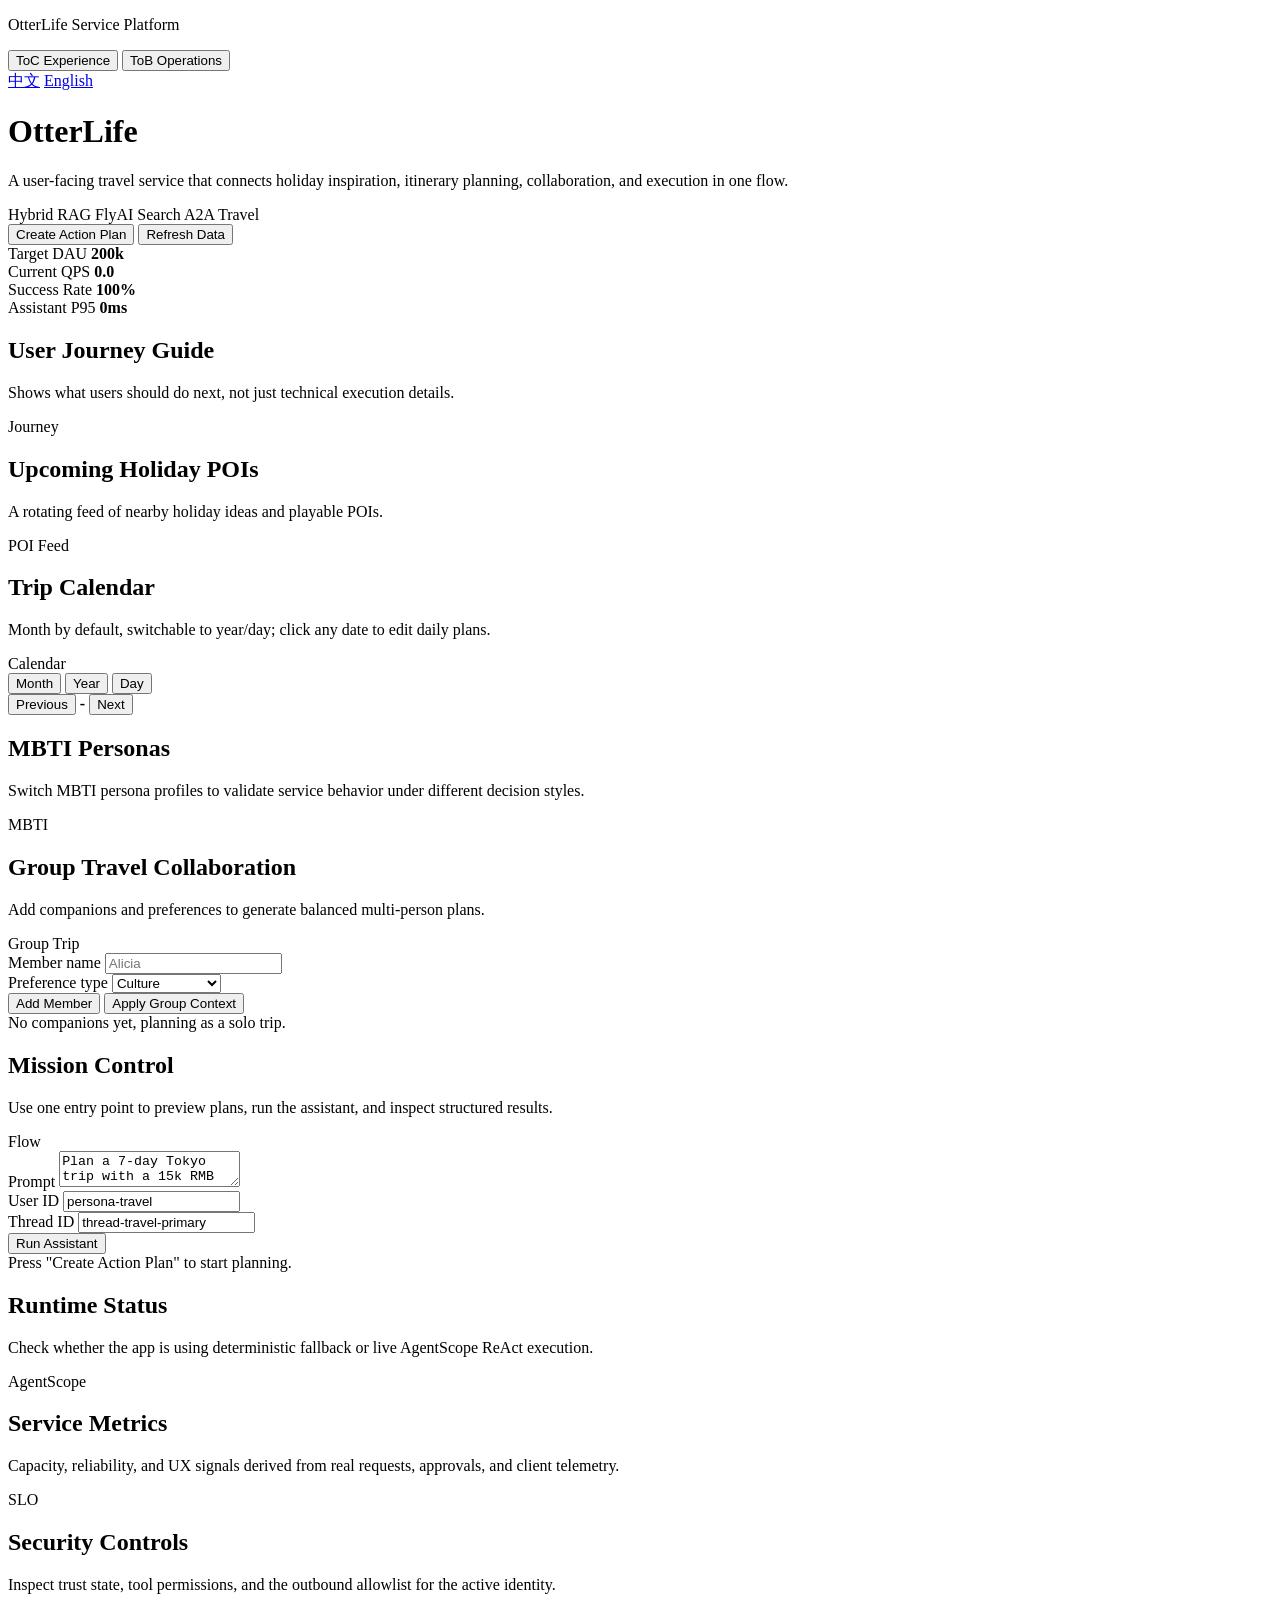
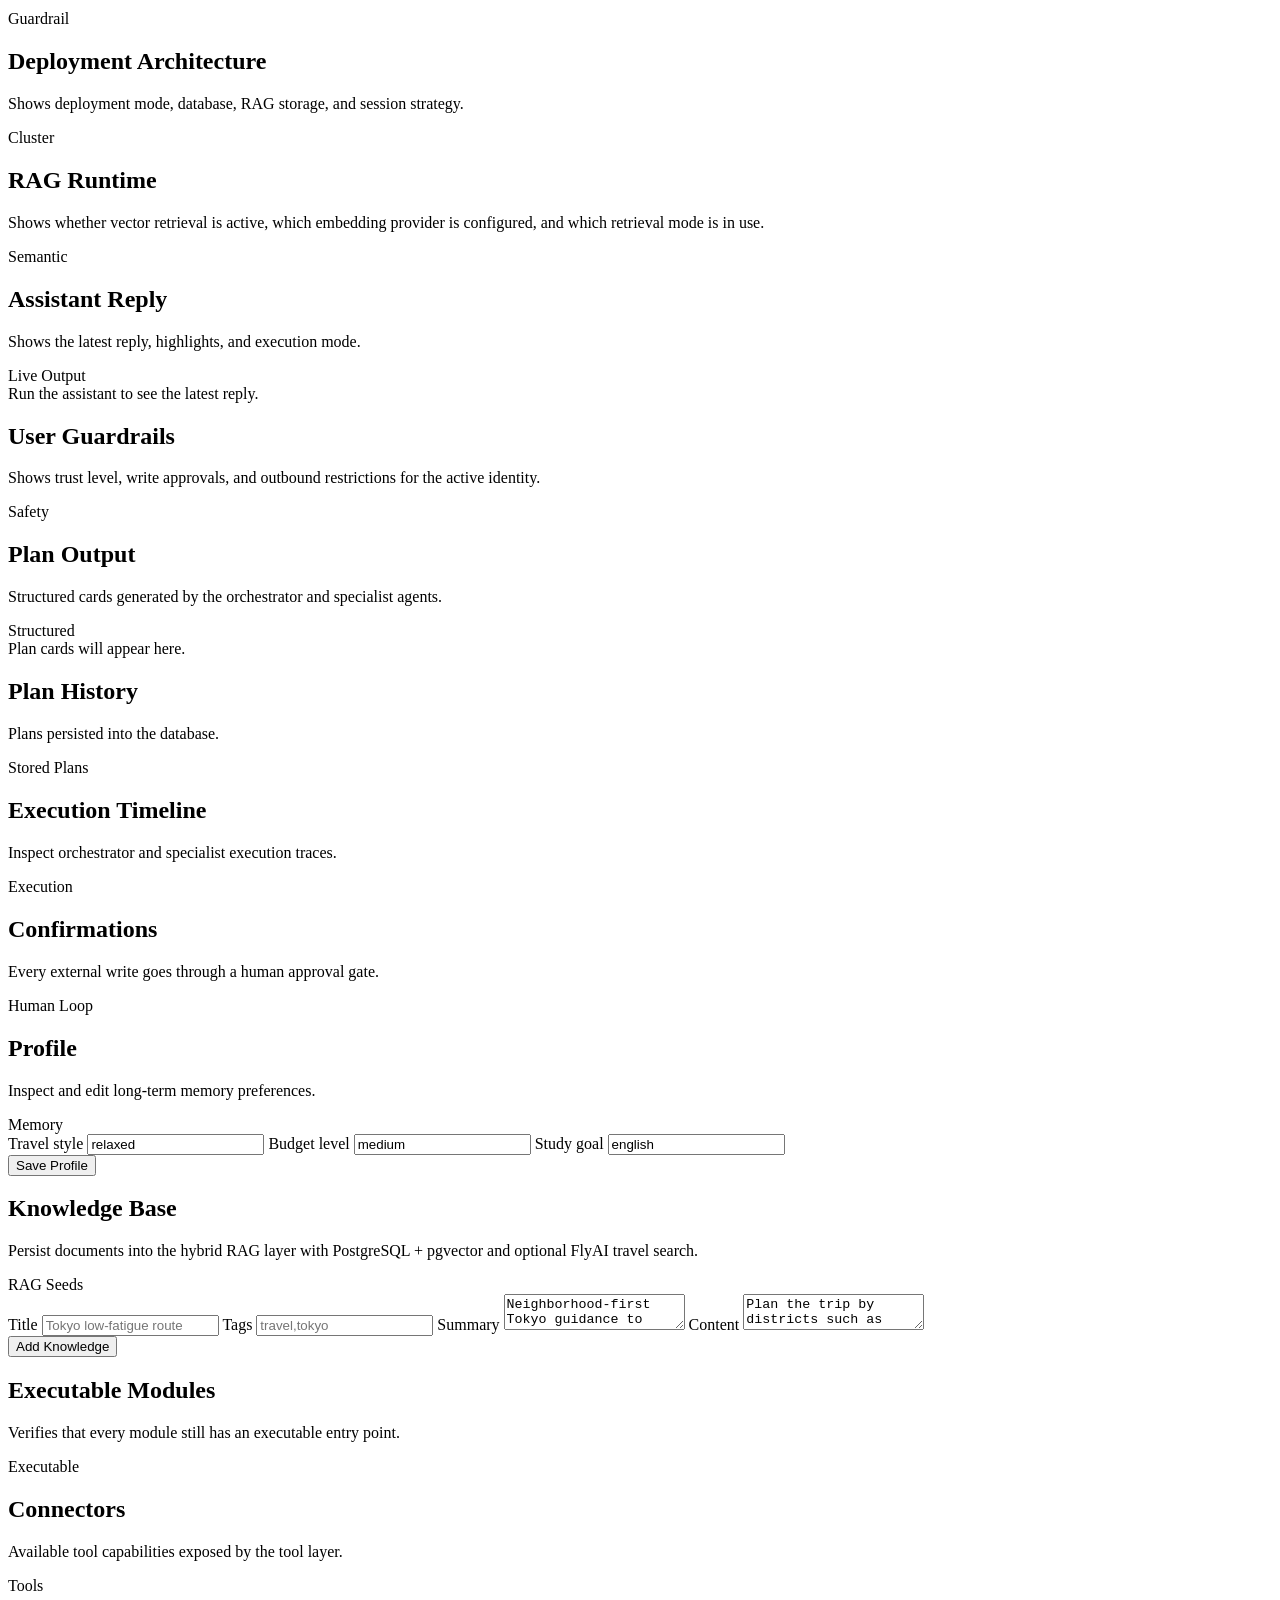
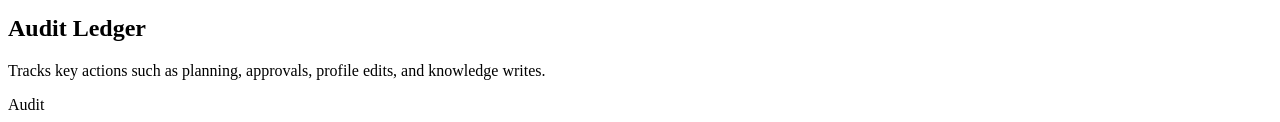
==== life-os-web/src/main/resources/static/en/index.html @ 29289ce7 "feat: redesign user journey with holiday feed calendar and group travel" ====
<!DOCTYPE html>
<html lang="en">
<head>
    <meta charset="UTF-8">
    <meta name="viewport" content="width=device-width, initial-scale=1.0">
    <title>OtterLife</title>
    <link rel="icon" type="image/svg+xml" href="/favicon.svg">
    <link rel="stylesheet" href="/styles.css?v=20260404a">
</head>
<body data-default-locale="en-US" data-surface="toc">
<div class="page-shell">
    <div class="ambient ambient-a" aria-hidden="true"></div>
    <div class="ambient ambient-b" aria-hidden="true"></div>
    <header class="topbar">
        <p class="eyebrow" data-i18n="topbar.badge">OtterLife Service Platform</p>
        <div class="topbar-actions">
            <div class="surface-switch" aria-label="Surface switch">
                <button type="button" class="surface-pill is-active" data-surface-target="toc" data-i18n="topbar.surfaceToc">ToC Experience</button>
                <button type="button" class="surface-pill" data-surface-target="tob" data-i18n="topbar.surfaceTob">ToB Operations</button>
            </div>
            <nav class="locale-switch" aria-label="Language switch">
                <a href="/" class="locale-pill">中文</a>
                <a href="/en/index.html" class="locale-pill is-active">English</a>
            </nav>
        </div>
    </header>

    <header class="hero">
        <div class="hero-copy">
            <h1 data-i18n="hero.title">OtterLife</h1>
            <p class="subtitle" data-i18n="hero.subtitle">A user-facing travel service that connects holiday inspiration, itinerary planning, collaboration, and execution in one flow.</p>
            <div class="hero-badges" aria-label="Product highlights">
                <span class="hero-badge" data-i18n="hero.badgeRag">Hybrid RAG</span>
                <span class="hero-badge" data-i18n="hero.badgeSearch">FlyAI Search</span>
                <span class="hero-badge" data-i18n="hero.badgeA2a">A2A Travel</span>
            </div>
            <div class="hero-actions">
                <button id="run-preview" class="primary" data-i18n="hero.runPreview">Create Action Plan</button>
                <button id="reload-data" class="secondary" data-i18n="hero.refresh">Refresh Data</button>
            </div>
        </div>
        <div class="hero-panel" data-surface="tob">
            <div class="metric">
                <span class="metric-label" data-i18n="metrics.targetDau">Target DAU</span>
                <strong id="target-dau">200k</strong>
            </div>
            <div class="metric">
                <span class="metric-label" data-i18n="metrics.currentQps">Current QPS</span>
                <strong id="current-qps">0.0</strong>
            </div>
            <div class="metric">
                <span class="metric-label" data-i18n="metrics.successRate">Success Rate</span>
                <strong id="success-rate">100%</strong>
            </div>
            <div class="metric">
                <span class="metric-label" data-i18n="metrics.assistantP95">Assistant P95</span>
                <strong id="assistant-p95">0ms</strong>
            </div>
        </div>
    </header>

    <main class="content-grid">
        <section class="card full sequence-card" data-surface="toc">
            <div class="section-head">
                <div>
                    <h2 data-i18n="sections.sequence.title">User Journey Guide</h2>
                    <p class="section-subtitle" data-i18n="sections.sequence.subtitle">Shows what users should do next, not just technical execution details.</p>
                </div>
                <span class="pill" data-i18n="sections.sequence.pill">Journey</span>
            </div>
            <div id="sequence-view" class="sequence-rail"></div>
        </section>

        <section class="card wide festival-card" data-surface="toc">
            <div class="section-head">
                <div>
                    <h2 data-i18n="sections.festivals.title">Upcoming Holiday POIs</h2>
                    <p class="section-subtitle" data-i18n="sections.festivals.subtitle">A rotating feed of nearby holiday ideas and playable POIs.</p>
                </div>
                <span class="pill" data-i18n="sections.festivals.pill">POI Feed</span>
            </div>
            <div id="festival-view" class="festival-stage"></div>
        </section>

        <section class="card wide calendar-card" data-surface="toc">
            <div class="section-head">
                <div>
                    <h2 data-i18n="sections.calendar.title">Trip Calendar</h2>
                    <p class="section-subtitle" data-i18n="sections.calendar.subtitle">Month by default, switchable to year/day; click any date to edit daily plans.</p>
                </div>
                <span class="pill" data-i18n="sections.calendar.pill">Calendar</span>
            </div>
            <div class="calendar-toolbar">
                <div class="calendar-view-switch">
                    <button id="calendar-view-month" class="secondary" type="button" data-calendar-view="month" data-i18n="calendar.view.month">Month</button>
                    <button id="calendar-view-year" class="secondary" type="button" data-calendar-view="year" data-i18n="calendar.view.year">Year</button>
                    <button id="calendar-view-day" class="secondary" type="button" data-calendar-view="day" data-i18n="calendar.view.day">Day</button>
                </div>
                <div class="calendar-nav">
                    <button id="calendar-prev" class="secondary" type="button" data-i18n="actions.prev">Previous</button>
                    <strong id="calendar-range-label">-</strong>
                    <button id="calendar-next" class="secondary" type="button" data-i18n="actions.next">Next</button>
                </div>
            </div>
            <div id="calendar-view" class="calendar-surface"></div>
            <div id="calendar-detail" class="calendar-detail"></div>
        </section>

        <section class="card" data-surface="toc">
            <div class="section-head">
                <div>
                    <h2 data-i18n="sections.personas.title">MBTI Personas</h2>
                    <p class="section-subtitle" data-i18n="sections.personas.subtitle">Switch MBTI persona profiles to validate service behavior under different decision styles.</p>
                </div>
                <span class="pill" data-i18n="sections.personas.pill">MBTI</span>
            </div>
            <div id="persona-view" class="persona-panel"></div>
        </section>

        <section class="card group-card" data-surface="toc">
            <div class="section-head">
                <div>
                    <h2 data-i18n="sections.group.title">Group Travel Collaboration</h2>
                    <p class="section-subtitle" data-i18n="sections.group.subtitle">Add companions and preferences to generate balanced multi-person plans.</p>
                </div>
                <span class="pill" data-i18n="sections.group.pill">Group Trip</span>
            </div>
            <div class="group-form">
                <div>
                    <label for="group-member-name" data-i18n="fields.memberName">Member name</label>
                    <input id="group-member-name" type="text" placeholder="Alicia">
                </div>
                <div>
                    <label for="group-member-style" data-i18n="fields.memberStyle">Preference type</label>
                    <select id="group-member-style">
                        <option value="culture" data-i18n="group.style.culture">Culture</option>
                        <option value="food" data-i18n="group.style.food">Food</option>
                        <option value="family" data-i18n="group.style.family">Family-friendly</option>
                        <option value="photo" data-i18n="group.style.photo">Photo spots</option>
                        <option value="night" data-i18n="group.style.night">Night life</option>
                    </select>
                </div>
            </div>
            <div class="hero-actions compact">
                <button id="group-add-member" class="secondary" type="button" data-i18n="actions.addMember">Add Member</button>
                <button id="group-apply-context" class="primary" type="button" data-i18n="actions.applyGroupContext">Apply Group Context</button>
            </div>
            <div id="group-members-view" class="group-members"></div>
            <div id="group-summary" class="result-strip" data-i18n="state.groupEmpty">No companions yet, planning as a solo trip.</div>
        </section>

        <section class="card chat-card" data-surface="toc">
            <div class="section-head">
                <div>
                    <h2 data-i18n="sections.control.title">Mission Control</h2>
                    <p class="section-subtitle" data-i18n="sections.control.subtitle">Use one entry point to preview plans, run the assistant, and inspect structured results.</p>
                </div>
                <span class="pill" data-i18n="sections.control.pill">Flow</span>
            </div>
            <label for="plan-input" data-i18n="fields.prompt">Prompt</label>
            <textarea id="plan-input">Plan a 7-day Tokyo trip with a 15k RMB budget, low fatigue, and calm evenings.</textarea>
            <div class="form-row">
                <div>
                    <label for="user-id" data-i18n="fields.userId">User ID</label>
                    <input id="user-id" type="text" value="persona-travel" placeholder="persona-travel">
                </div>
                <div>
                    <label for="thread-id" data-i18n="fields.threadId">Thread ID</label>
                    <input id="thread-id" type="text" value="thread-travel-primary" placeholder="thread-travel-primary">
                </div>
            </div>
            <div class="hero-actions compact">
                <button id="run-agent" class="secondary" data-i18n="hero.runAssistant">Run Assistant</button>
            </div>
            <div class="result-strip" id="preview-summary" data-i18n="state.previewIdle">Press "Create Action Plan" to start planning.</div>
        </section>

        <section class="card" data-surface="tob">
            <div class="section-head">
                <div>
                    <h2 data-i18n="sections.runtime.title">Runtime Status</h2>
                    <p class="section-subtitle" data-i18n="sections.runtime.subtitle">Check whether the app is using deterministic fallback or live AgentScope ReAct execution.</p>
                </div>
                <span class="pill" data-i18n="sections.runtime.pill">AgentScope</span>
            </div>
            <div id="runtime-view" class="list-stack"></div>
        </section>

        <section class="card wide" data-surface="tob">
            <div class="section-head">
                <div>
                    <h2 data-i18n="sections.operations.title">Service Metrics</h2>
                    <p class="section-subtitle" data-i18n="sections.operations.subtitle">Capacity, reliability, and UX signals derived from real requests, approvals, and client telemetry.</p>
                </div>
                <span class="pill" data-i18n="sections.operations.pill">SLO</span>
            </div>
            <div id="operations-view" class="ops-grid"></div>
        </section>

        <section class="card wide" data-surface="tob">
            <div class="section-head">
                <div>
                    <h2 data-i18n="sections.security.title">Security Controls</h2>
                    <p class="section-subtitle" data-i18n="sections.security.subtitle">Inspect trust state, tool permissions, and the outbound allowlist for the active identity.</p>
                </div>
                <span class="pill" data-i18n="sections.security.pill">Guardrail</span>
            </div>
            <div id="security-view" class="security-grid"></div>
        </section>

        <section class="card" data-surface="tob">
            <div class="section-head">
                <div>
                    <h2 data-i18n="sections.arch.title">Deployment Architecture</h2>
                    <p class="section-subtitle" data-i18n="sections.arch.subtitle">Shows deployment mode, database, RAG storage, and session strategy.</p>
                </div>
                <span class="pill" data-i18n="sections.arch.pill">Cluster</span>
            </div>
            <div id="architecture-view" class="chip-list"></div>
        </section>

        <section class="card" data-surface="tob">
            <div class="section-head">
                <div>
                    <h2 data-i18n="sections.rag.title">RAG Runtime</h2>
                    <p class="section-subtitle" data-i18n="sections.rag.subtitle">Shows whether vector retrieval is active, which embedding provider is configured, and which retrieval mode is in use.</p>
                </div>
                <span class="pill" data-i18n="sections.rag.pill">Semantic</span>
            </div>
            <div id="rag-view" class="list-stack"></div>
        </section>

        <section class="card" data-surface="toc">
            <div class="section-head">
                <div>
                    <h2 data-i18n="sections.assistant.title">Assistant Reply</h2>
                    <p class="section-subtitle" data-i18n="sections.assistant.subtitle">Shows the latest reply, highlights, and execution mode.</p>
                </div>
                <span class="pill" data-i18n="sections.assistant.pill">Live Output</span>
            </div>
            <div id="assistant-view" class="empty-state" data-i18n="state.assistantIdle">Run the assistant to see the latest reply.</div>
        </section>

        <section class="card" data-surface="toc">
            <div class="section-head">
                <div>
                    <h2 data-i18n="sections.guardrails.title">User Guardrails</h2>
                    <p class="section-subtitle" data-i18n="sections.guardrails.subtitle">Shows trust level, write approvals, and outbound restrictions for the active identity.</p>
                </div>
                <span class="pill" data-i18n="sections.guardrails.pill">Safety</span>
            </div>
            <div id="guardrail-view" class="list-stack"></div>
        </section>

        <section class="card wide" data-surface="toc">
            <div class="section-head">
                <div>
                    <h2 data-i18n="sections.plan.title">Plan Output</h2>
                    <p class="section-subtitle" data-i18n="sections.plan.subtitle">Structured cards generated by the orchestrator and specialist agents.</p>
                </div>
                <span class="pill" data-i18n="sections.plan.pill">Structured</span>
            </div>
            <div id="plan-view" class="plan-grid">
                <div class="empty-state" data-i18n="state.planIdle">Plan cards will appear here.</div>
            </div>
        </section>

        <section class="card" data-surface="toc">
            <div class="section-head">
                <div>
                    <h2 data-i18n="sections.history.title">Plan History</h2>
                    <p class="section-subtitle" data-i18n="sections.history.subtitle">Plans persisted into the database.</p>
                </div>
                <span class="pill" data-i18n="sections.history.pill">Stored Plans</span>
            </div>
            <div id="plans-view" class="list-stack capped"></div>
        </section>

        <section class="card" data-surface="tob">
            <div class="section-head">
                <div>
                    <h2 data-i18n="sections.timeline.title">Execution Timeline</h2>
                    <p class="section-subtitle" data-i18n="sections.timeline.subtitle">Inspect orchestrator and specialist execution traces.</p>
                </div>
                <span class="pill" data-i18n="sections.timeline.pill">Execution</span>
            </div>
            <div id="timeline-view" class="list-stack"></div>
        </section>

        <section class="card" data-surface="toc">
            <div class="section-head">
                <div>
                    <h2 data-i18n="sections.confirmations.title">Confirmations</h2>
                    <p class="section-subtitle" data-i18n="sections.confirmations.subtitle">Every external write goes through a human approval gate.</p>
                </div>
                <span class="pill" data-i18n="sections.confirmations.pill">Human Loop</span>
            </div>
            <div id="confirmations-view" class="list-stack capped"></div>
        </section>

        <section class="card" data-surface="toc">
            <div class="section-head">
                <div>
                    <h2 data-i18n="sections.profile.title">Profile</h2>
                    <p class="section-subtitle" data-i18n="sections.profile.subtitle">Inspect and edit long-term memory preferences.</p>
                </div>
                <span class="pill" data-i18n="sections.profile.pill">Memory</span>
            </div>
            <label for="travel-style" data-i18n="fields.travelStyle">Travel style</label>
            <input id="travel-style" type="text" value="relaxed">
            <label for="budget-level" data-i18n="fields.budgetLevel">Budget level</label>
            <input id="budget-level" type="text" value="medium">
            <label for="study-goal" data-i18n="fields.studyGoal">Study goal</label>
            <input id="study-goal" type="text" value="english">
            <div class="hero-actions compact">
                <button id="save-profile" class="primary" data-i18n="actions.saveProfile">Save Profile</button>
            </div>
            <pre id="profile-view" class="code-box"></pre>
        </section>

        <section class="card" data-surface="toc">
            <div class="section-head">
                <div>
                    <h2 data-i18n="sections.knowledge.title">Knowledge Base</h2>
                    <p class="section-subtitle" data-i18n="sections.knowledge.subtitle">Persist documents into the hybrid RAG layer with PostgreSQL + pgvector and optional FlyAI travel search.</p>
                </div>
                <span class="pill" data-i18n="sections.knowledge.pill">RAG Seeds</span>
            </div>
            <label for="knowledge-title" data-i18n="fields.knowledgeTitle">Title</label>
            <input id="knowledge-title" type="text" placeholder="Tokyo low-fatigue route">
            <label for="knowledge-tags" data-i18n="fields.knowledgeTags">Tags</label>
            <input id="knowledge-tags" type="text" placeholder="travel,tokyo">
            <label for="knowledge-summary" data-i18n="fields.knowledgeSummary">Summary</label>
            <textarea id="knowledge-summary">Neighborhood-first Tokyo guidance to reduce transfers and fatigue.</textarea>
            <label for="knowledge-content" data-i18n="fields.knowledgeContent">Content</label>
            <textarea id="knowledge-content">Plan the trip by districts such as Ueno, Asakusa, Ginza, and Daikanyama, leaving recovery windows each afternoon.</textarea>
            <div class="hero-actions compact">
                <button id="add-knowledge" class="primary" data-i18n="actions.addKnowledge">Add Knowledge</button>
            </div>
            <div id="knowledge-view" class="list-stack"></div>
        </section>

        <section class="card" data-surface="tob">
            <div class="section-head">
                <div>
                    <h2 data-i18n="sections.modules.title">Executable Modules</h2>
                    <p class="section-subtitle" data-i18n="sections.modules.subtitle">Verifies that every module still has an executable entry point.</p>
                </div>
                <span class="pill" data-i18n="sections.modules.pill">Executable</span>
            </div>
            <div id="module-list" class="list-stack capped"></div>
        </section>

        <section class="card" data-surface="tob">
            <div class="section-head">
                <div>
                    <h2 data-i18n="sections.connectors.title">Connectors</h2>
                    <p class="section-subtitle" data-i18n="sections.connectors.subtitle">Available tool capabilities exposed by the tool layer.</p>
                </div>
                <span class="pill" data-i18n="sections.connectors.pill">Tools</span>
            </div>
            <div id="connectors-view" class="list-stack capped"></div>
        </section>

        <section class="card wide" data-surface="tob">
            <div class="section-head">
                <div>
                    <h2 data-i18n="sections.audit.title">Audit Ledger</h2>
                    <p class="section-subtitle" data-i18n="sections.audit.subtitle">Tracks key actions such as planning, approvals, profile edits, and knowledge writes.</p>
                </div>
                <span class="pill" data-i18n="sections.audit.pill">Audit</span>
            </div>
            <div id="audit-view" class="list-stack capped"></div>
        </section>
    </main>
</div>
<script src="/app.js?v=20260404c"></script>
</body>
</html>
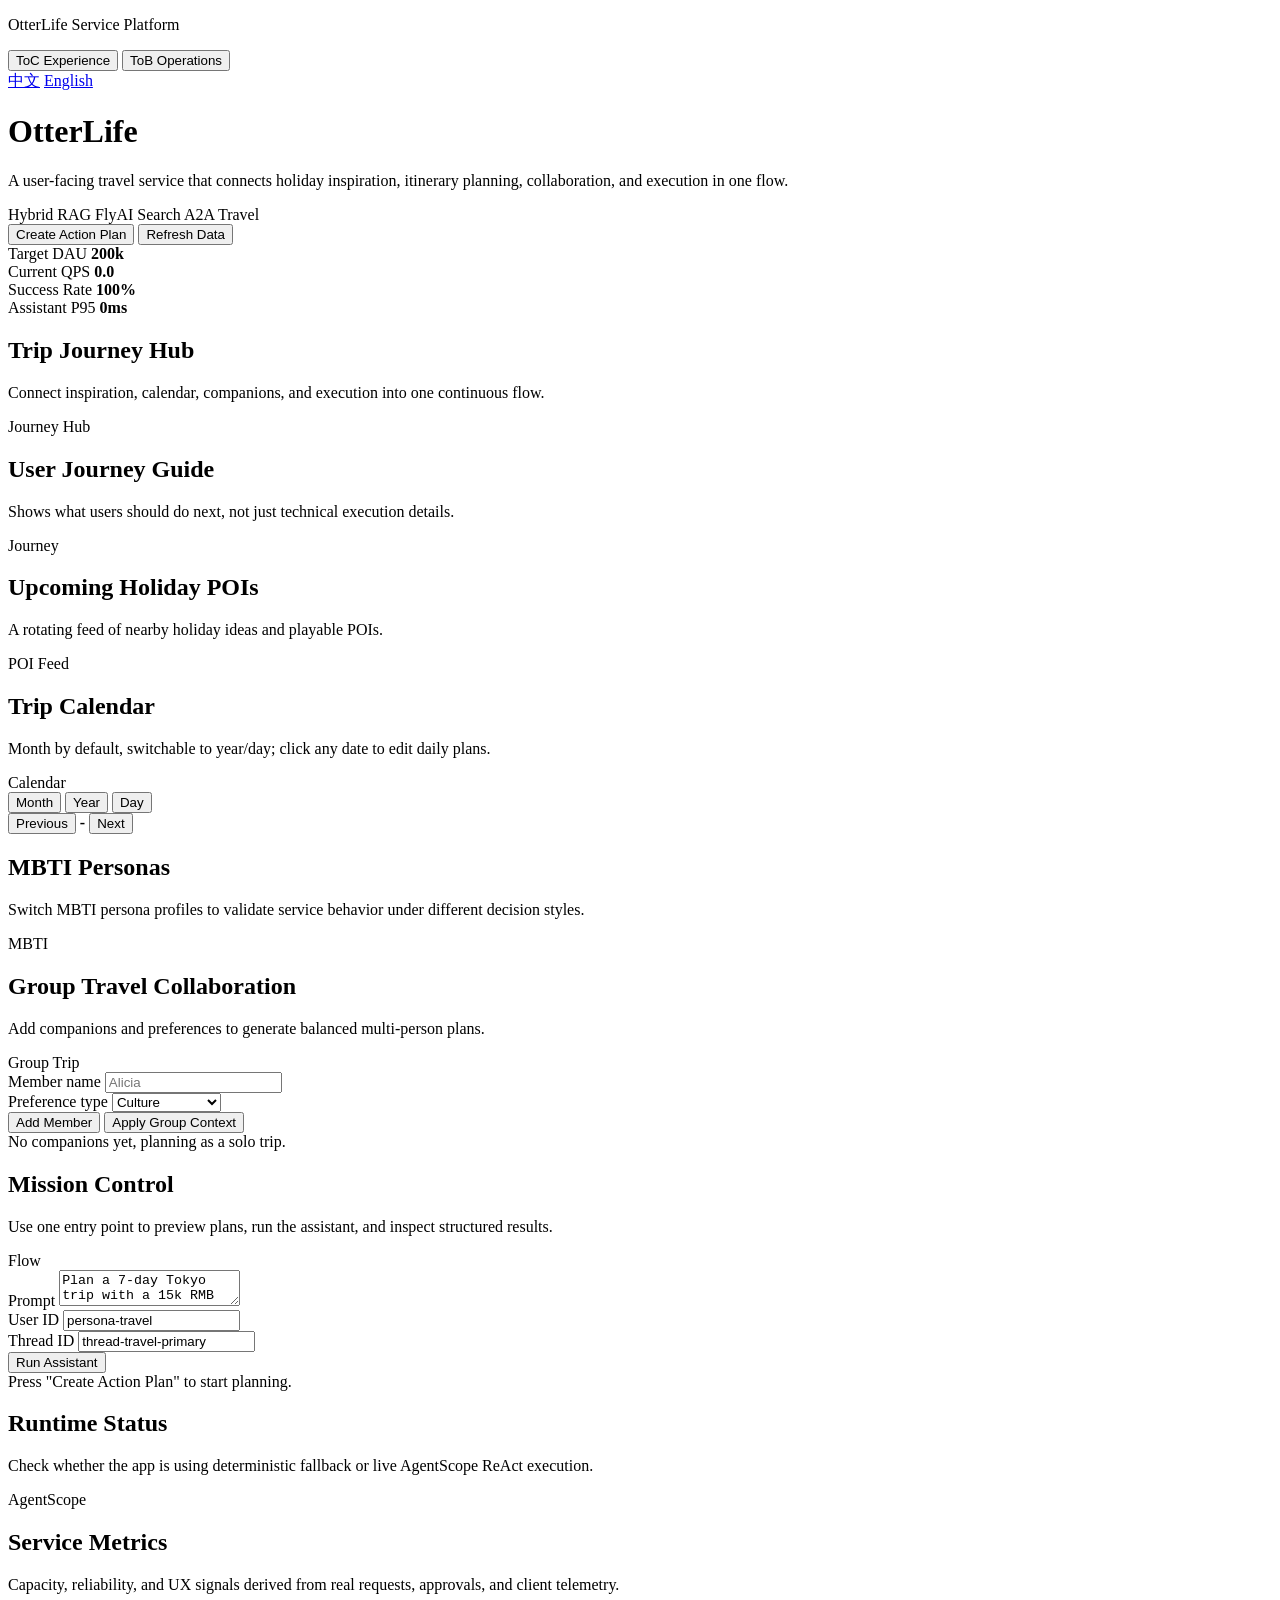
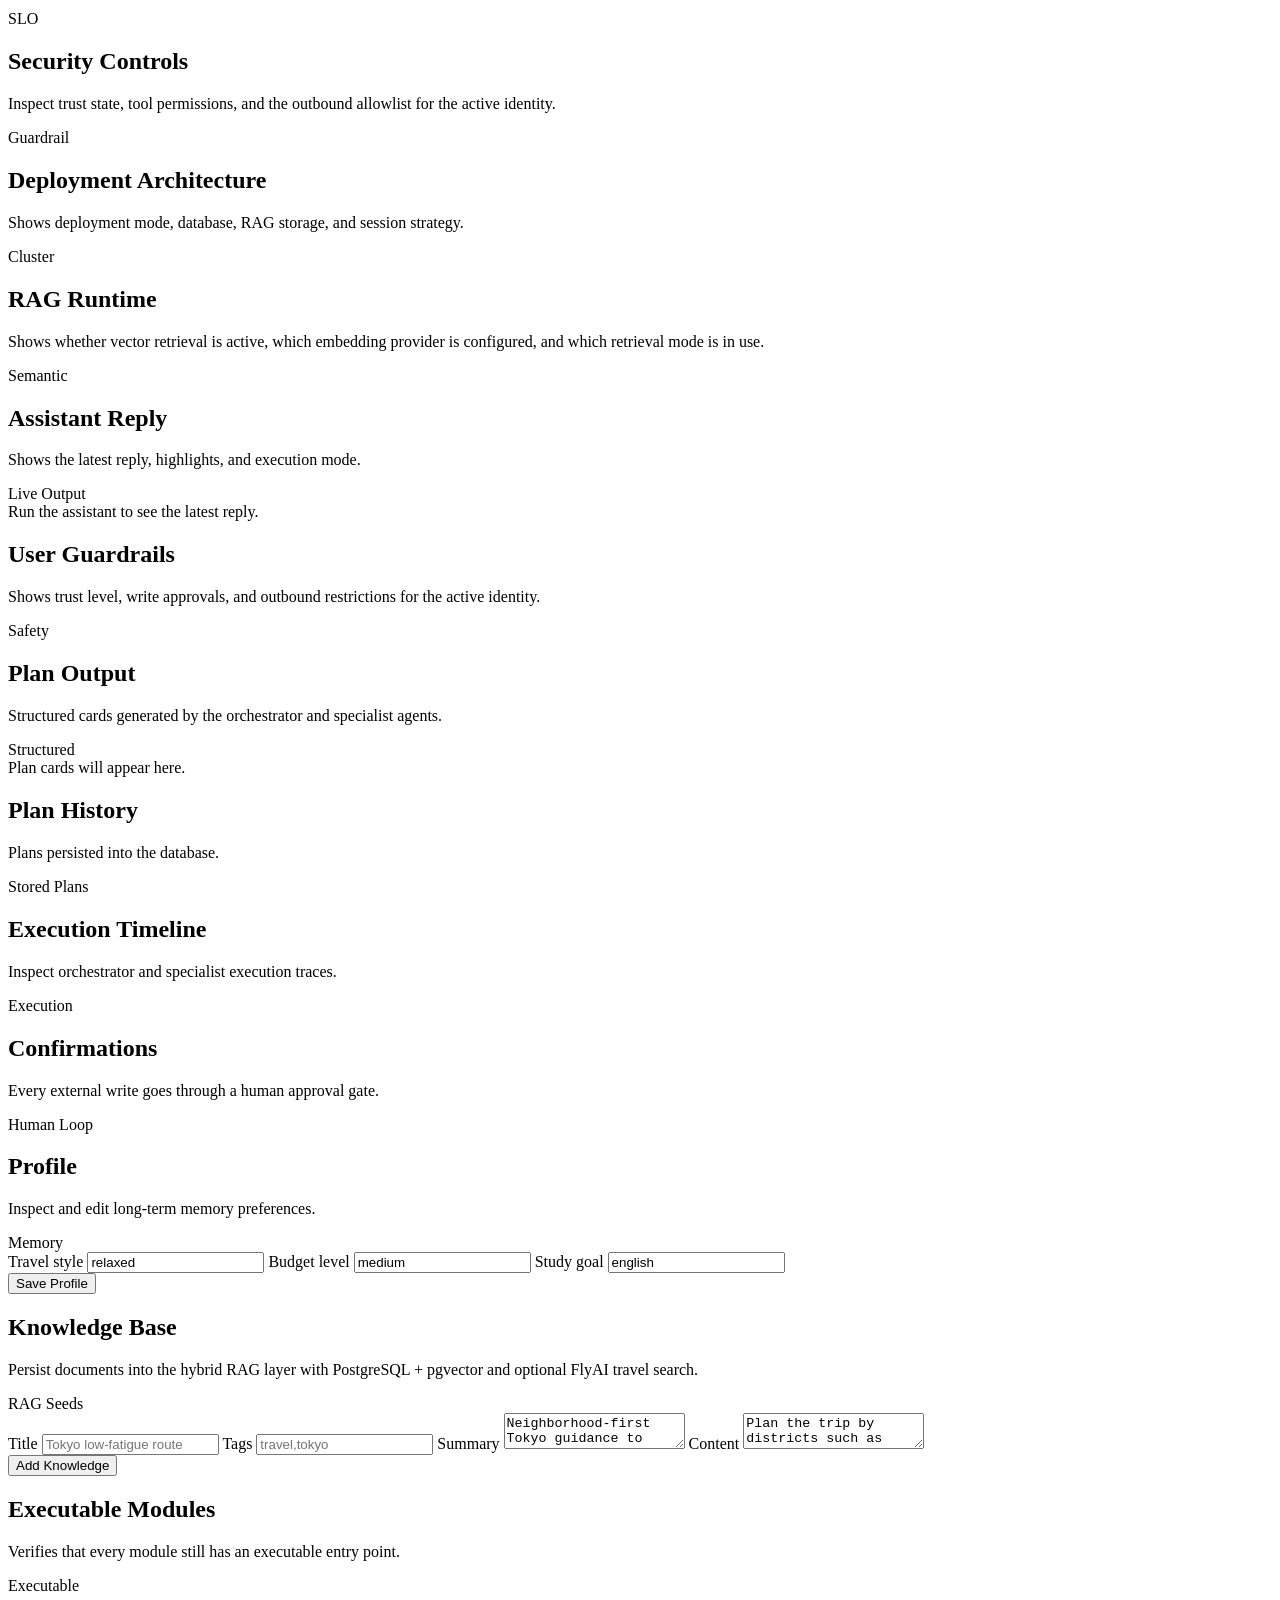
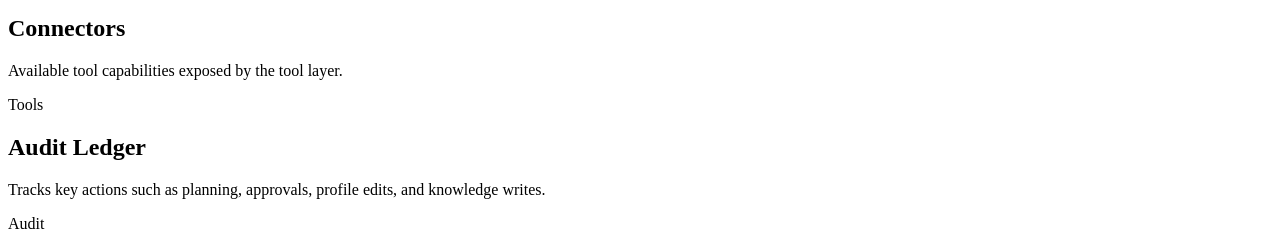
==== commit 755f1978: "feat: introduce multi-source POI aggregation and journey-centric UX refactor" ====
--- a/life-os-web/src/main/resources/static/en/index.html
+++ b/life-os-web/src/main/resources/static/en/index.html
@@ -5,7 +5,7 @@
     <meta name="viewport" content="width=device-width, initial-scale=1.0">
     <title>OtterLife</title>
     <link rel="icon" type="image/svg+xml" href="/favicon.svg">
-    <link rel="stylesheet" href="/styles.css?v=20260404a">
+    <link rel="stylesheet" href="/styles.css?v=20260404e">
 </head>
 <body data-default-locale="en-US" data-surface="toc">
 <div class="page-shell">
@@ -60,7 +60,18 @@
     </header>
 
     <main class="content-grid">
-        <section class="card full sequence-card" data-surface="toc">
+        <section class="card full hub-card" data-surface="toc">
+            <div class="section-head">
+                <div>
+                    <h2 data-i18n="sections.hub.title">Trip Journey Hub</h2>
+                    <p class="section-subtitle" data-i18n="sections.hub.subtitle">Connect inspiration, calendar, companions, and execution into one continuous flow.</p>
+                </div>
+                <span class="pill" data-i18n="sections.hub.pill">Journey Hub</span>
+            </div>
+            <div id="journey-hub" class="hub-surface"></div>
+        </section>
+
+        <section id="section-sequence" class="card full sequence-card" data-surface="toc">
             <div class="section-head">
                 <div>
                     <h2 data-i18n="sections.sequence.title">User Journey Guide</h2>
@@ -71,7 +82,7 @@
             <div id="sequence-view" class="sequence-rail"></div>
         </section>
 
-        <section class="card wide festival-card" data-surface="toc">
+        <section id="section-festival" class="card wide festival-card" data-surface="toc">
             <div class="section-head">
                 <div>
                     <h2 data-i18n="sections.festivals.title">Upcoming Holiday POIs</h2>
@@ -82,7 +93,7 @@
             <div id="festival-view" class="festival-stage"></div>
         </section>
 
-        <section class="card wide calendar-card" data-surface="toc">
+        <section id="section-calendar" class="card wide calendar-card" data-surface="toc">
             <div class="section-head">
                 <div>
                     <h2 data-i18n="sections.calendar.title">Trip Calendar</h2>
@@ -106,7 +117,7 @@
             <div id="calendar-detail" class="calendar-detail"></div>
         </section>
 
-        <section class="card" data-surface="toc">
+        <section id="section-persona" class="card" data-surface="toc">
             <div class="section-head">
                 <div>
                     <h2 data-i18n="sections.personas.title">MBTI Personas</h2>
@@ -117,7 +128,7 @@
             <div id="persona-view" class="persona-panel"></div>
         </section>
 
-        <section class="card group-card" data-surface="toc">
+        <section id="section-group" class="card group-card" data-surface="toc">
             <div class="section-head">
                 <div>
                     <h2 data-i18n="sections.group.title">Group Travel Collaboration</h2>
@@ -149,7 +160,7 @@
             <div id="group-summary" class="result-strip" data-i18n="state.groupEmpty">No companions yet, planning as a solo trip.</div>
         </section>
 
-        <section class="card chat-card" data-surface="toc">
+        <section id="section-control" class="card chat-card" data-surface="toc">
             <div class="section-head">
                 <div>
                     <h2 data-i18n="sections.control.title">Mission Control</h2>
@@ -374,6 +385,20 @@
         </section>
     </main>
 </div>
-<script src="/app.js?v=20260404c"></script>
+<div id="day-plan-sheet" class="sheet-overlay" hidden>
+    <div class="sheet-panel" role="dialog" aria-modal="true" aria-labelledby="day-plan-title">
+        <div class="sheet-head">
+            <h3 id="day-plan-title" data-i18n="calendar.sheet.title">Edit Day Plan</h3>
+            <button id="day-plan-close" type="button" class="secondary" data-i18n="actions.close">Close</button>
+        </div>
+        <p id="day-plan-date" class="sheet-date">-</p>
+        <textarea id="day-plan-input" placeholder="Add highlights, time blocks, and constraints"></textarea>
+        <div class="sheet-actions">
+            <button id="day-plan-clear" type="button" class="secondary" data-i18n="actions.clearDayPlan">Clear day plan</button>
+            <button id="day-plan-save" type="button" class="primary" data-i18n="actions.saveDayPlan">Save day plan</button>
+        </div>
+    </div>
+</div>
+<script src="/app.js?v=20260404e"></script>
 </body>
 </html>
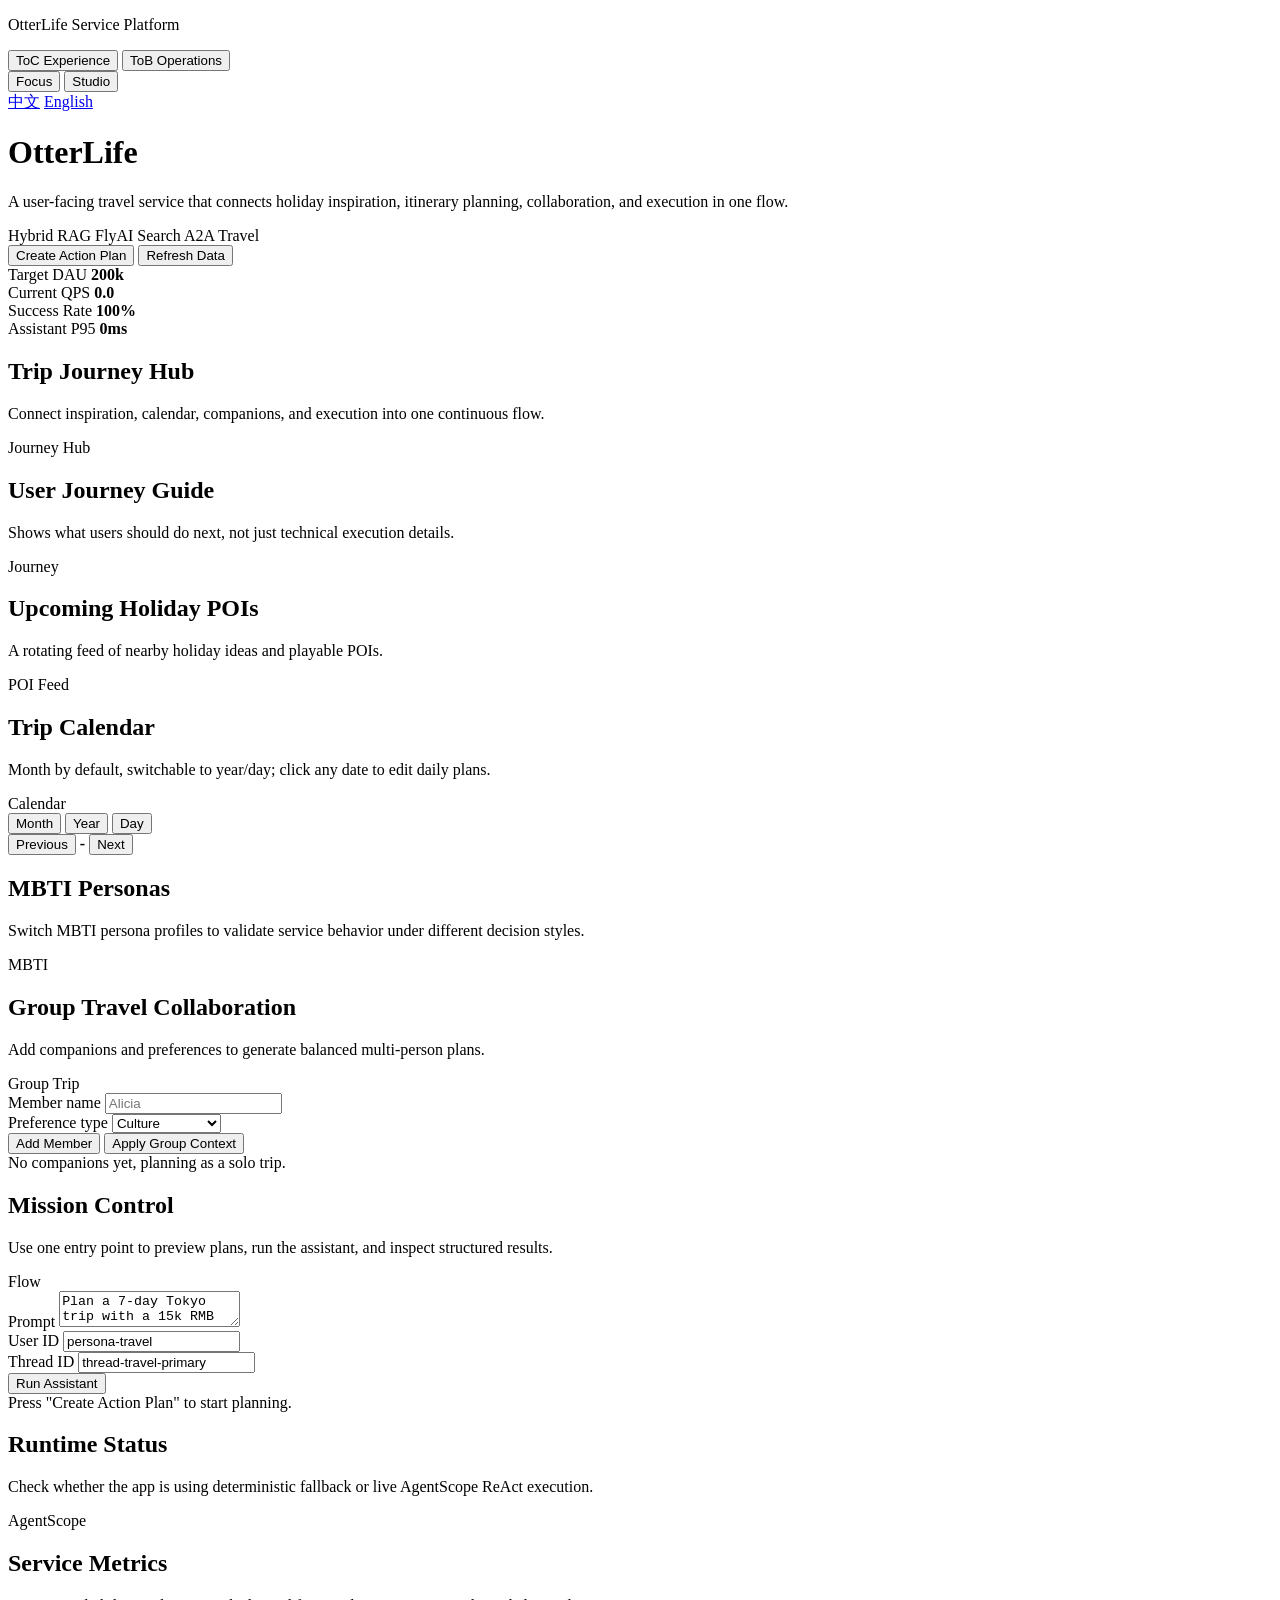
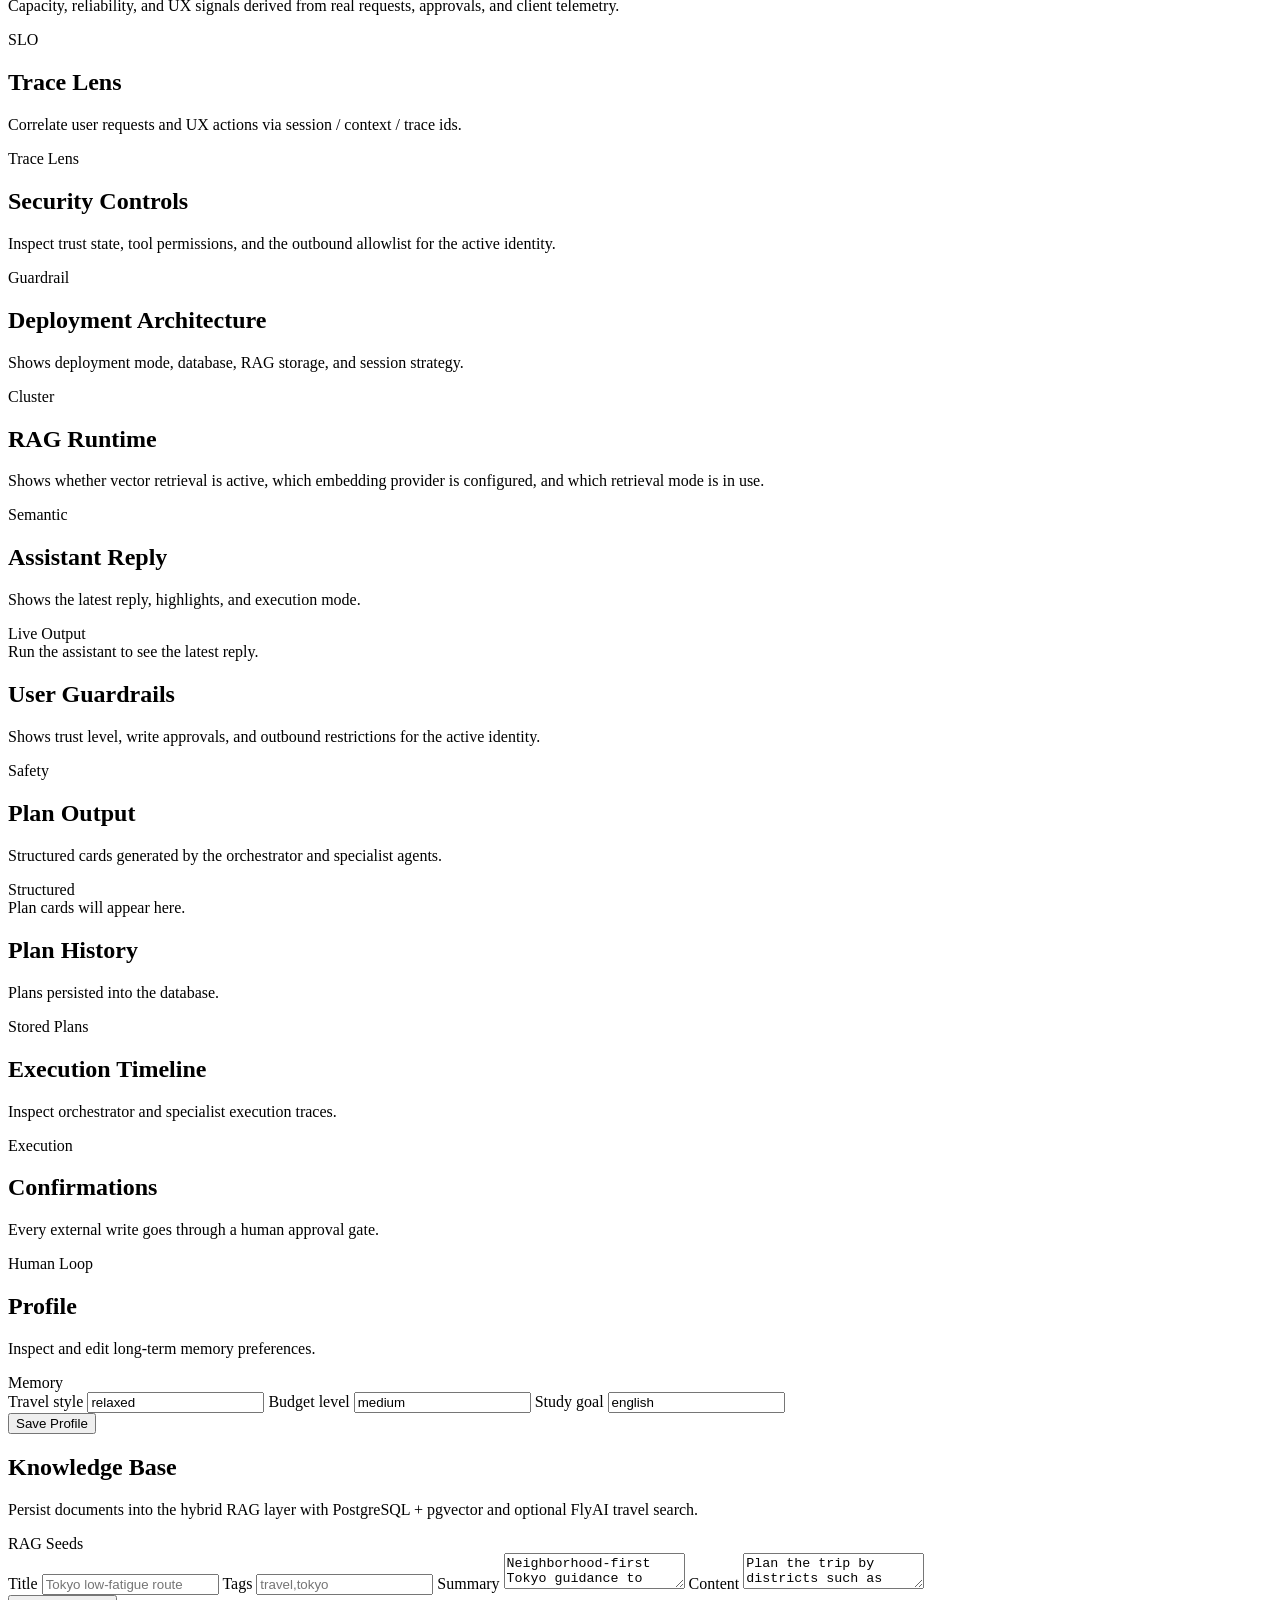
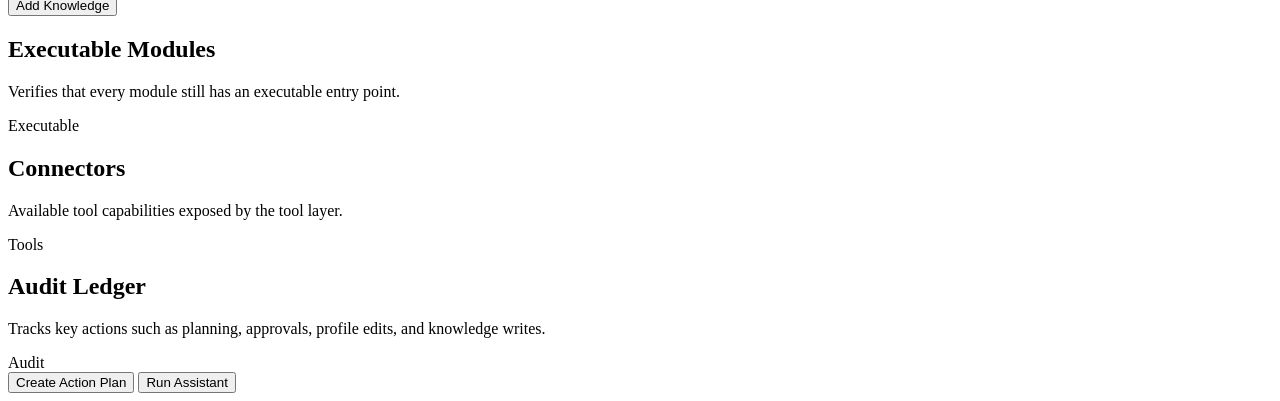
==== commit 88ecdfc0: "feat: deliver app-ready H5 experience with trace correlation" ====
--- a/life-os-web/src/main/resources/static/en/index.html
+++ b/life-os-web/src/main/resources/static/en/index.html
@@ -2,10 +2,10 @@
 <html lang="en">
 <head>
     <meta charset="UTF-8">
-    <meta name="viewport" content="width=device-width, initial-scale=1.0">
+    <meta name="viewport" content="width=device-width, initial-scale=1.0, viewport-fit=cover">
     <title>OtterLife</title>
     <link rel="icon" type="image/svg+xml" href="/favicon.svg">
-    <link rel="stylesheet" href="/styles.css?v=20260404e">
+    <link rel="stylesheet" href="/styles.css?v=20260404f">
 </head>
 <body data-default-locale="en-US" data-surface="toc">
 <div class="page-shell">
@@ -18,6 +18,10 @@
                 <button type="button" class="surface-pill is-active" data-surface-target="toc" data-i18n="topbar.surfaceToc">ToC Experience</button>
                 <button type="button" class="surface-pill" data-surface-target="tob" data-i18n="topbar.surfaceTob">ToB Operations</button>
             </div>
+            <div class="toc-density-switch" data-surface="toc" aria-label="ToC density switch">
+                <button type="button" class="density-pill is-active" data-density-target="focus" data-i18n="topbar.tocFocus">Focus</button>
+                <button type="button" class="density-pill" data-density-target="studio" data-i18n="topbar.tocStudio">Studio</button>
+            </div>
             <nav class="locale-switch" aria-label="Language switch">
                 <a href="/" class="locale-pill">中文</a>
                 <a href="/en/index.html" class="locale-pill is-active">English</a>
@@ -180,6 +184,7 @@
                     <input id="thread-id" type="text" value="thread-travel-primary" placeholder="thread-travel-primary">
                 </div>
             </div>
+            <div id="context-strip" class="context-strip"></div>
             <div class="hero-actions compact">
                 <button id="run-agent" class="secondary" data-i18n="hero.runAssistant">Run Assistant</button>
             </div>
@@ -211,6 +216,17 @@
         <section class="card wide" data-surface="tob">
             <div class="section-head">
                 <div>
+                    <h2 data-i18n="sections.trace.title">Trace Lens</h2>
+                    <p class="section-subtitle" data-i18n="sections.trace.subtitle">Correlate user requests and UX actions via session / context / trace ids.</p>
+                </div>
+                <span class="pill" data-i18n="sections.trace.pill">Trace Lens</span>
+            </div>
+            <div id="trace-view" class="list-stack"></div>
+        </section>
+
+        <section class="card wide" data-surface="tob">
+            <div class="section-head">
+                <div>
                     <h2 data-i18n="sections.security.title">Security Controls</h2>
                     <p class="section-subtitle" data-i18n="sections.security.subtitle">Inspect trust state, tool permissions, and the outbound allowlist for the active identity.</p>
                 </div>
@@ -241,7 +257,7 @@
             <div id="rag-view" class="list-stack"></div>
         </section>
 
-        <section class="card" data-surface="toc">
+        <section class="card" data-surface="toc" data-toc-tier="secondary">
             <div class="section-head">
                 <div>
                     <h2 data-i18n="sections.assistant.title">Assistant Reply</h2>
@@ -252,7 +268,7 @@
             <div id="assistant-view" class="empty-state" data-i18n="state.assistantIdle">Run the assistant to see the latest reply.</div>
         </section>
 
-        <section class="card" data-surface="toc">
+        <section class="card" data-surface="toc" data-toc-tier="secondary">
             <div class="section-head">
                 <div>
                     <h2 data-i18n="sections.guardrails.title">User Guardrails</h2>
@@ -276,7 +292,7 @@
             </div>
         </section>
 
-        <section class="card" data-surface="toc">
+        <section class="card" data-surface="toc" data-toc-tier="secondary">
             <div class="section-head">
                 <div>
                     <h2 data-i18n="sections.history.title">Plan History</h2>
@@ -298,7 +314,7 @@
             <div id="timeline-view" class="list-stack"></div>
         </section>
 
-        <section class="card" data-surface="toc">
+        <section class="card" data-surface="toc" data-toc-tier="secondary">
             <div class="section-head">
                 <div>
                     <h2 data-i18n="sections.confirmations.title">Confirmations</h2>
@@ -309,7 +325,7 @@
             <div id="confirmations-view" class="list-stack capped"></div>
         </section>
 
-        <section class="card" data-surface="toc">
+        <section class="card" data-surface="toc" data-toc-tier="secondary">
             <div class="section-head">
                 <div>
                     <h2 data-i18n="sections.profile.title">Profile</h2>
@@ -329,7 +345,7 @@
             <pre id="profile-view" class="code-box"></pre>
         </section>
 
-        <section class="card" data-surface="toc">
+        <section class="card" data-surface="toc" data-toc-tier="secondary">
             <div class="section-head">
                 <div>
                     <h2 data-i18n="sections.knowledge.title">Knowledge Base</h2>
@@ -399,6 +415,10 @@
         </div>
     </div>
 </div>
-<script src="/app.js?v=20260404e"></script>
+<div class="h5-actionbar" data-surface="toc">
+    <button id="h5-run-preview" class="primary" data-i18n="hero.runPreview">Create Action Plan</button>
+    <button id="h5-run-agent" class="secondary" data-i18n="hero.runAssistant">Run Assistant</button>
+</div>
+<script src="/app.js?v=20260404f"></script>
 </body>
 </html>
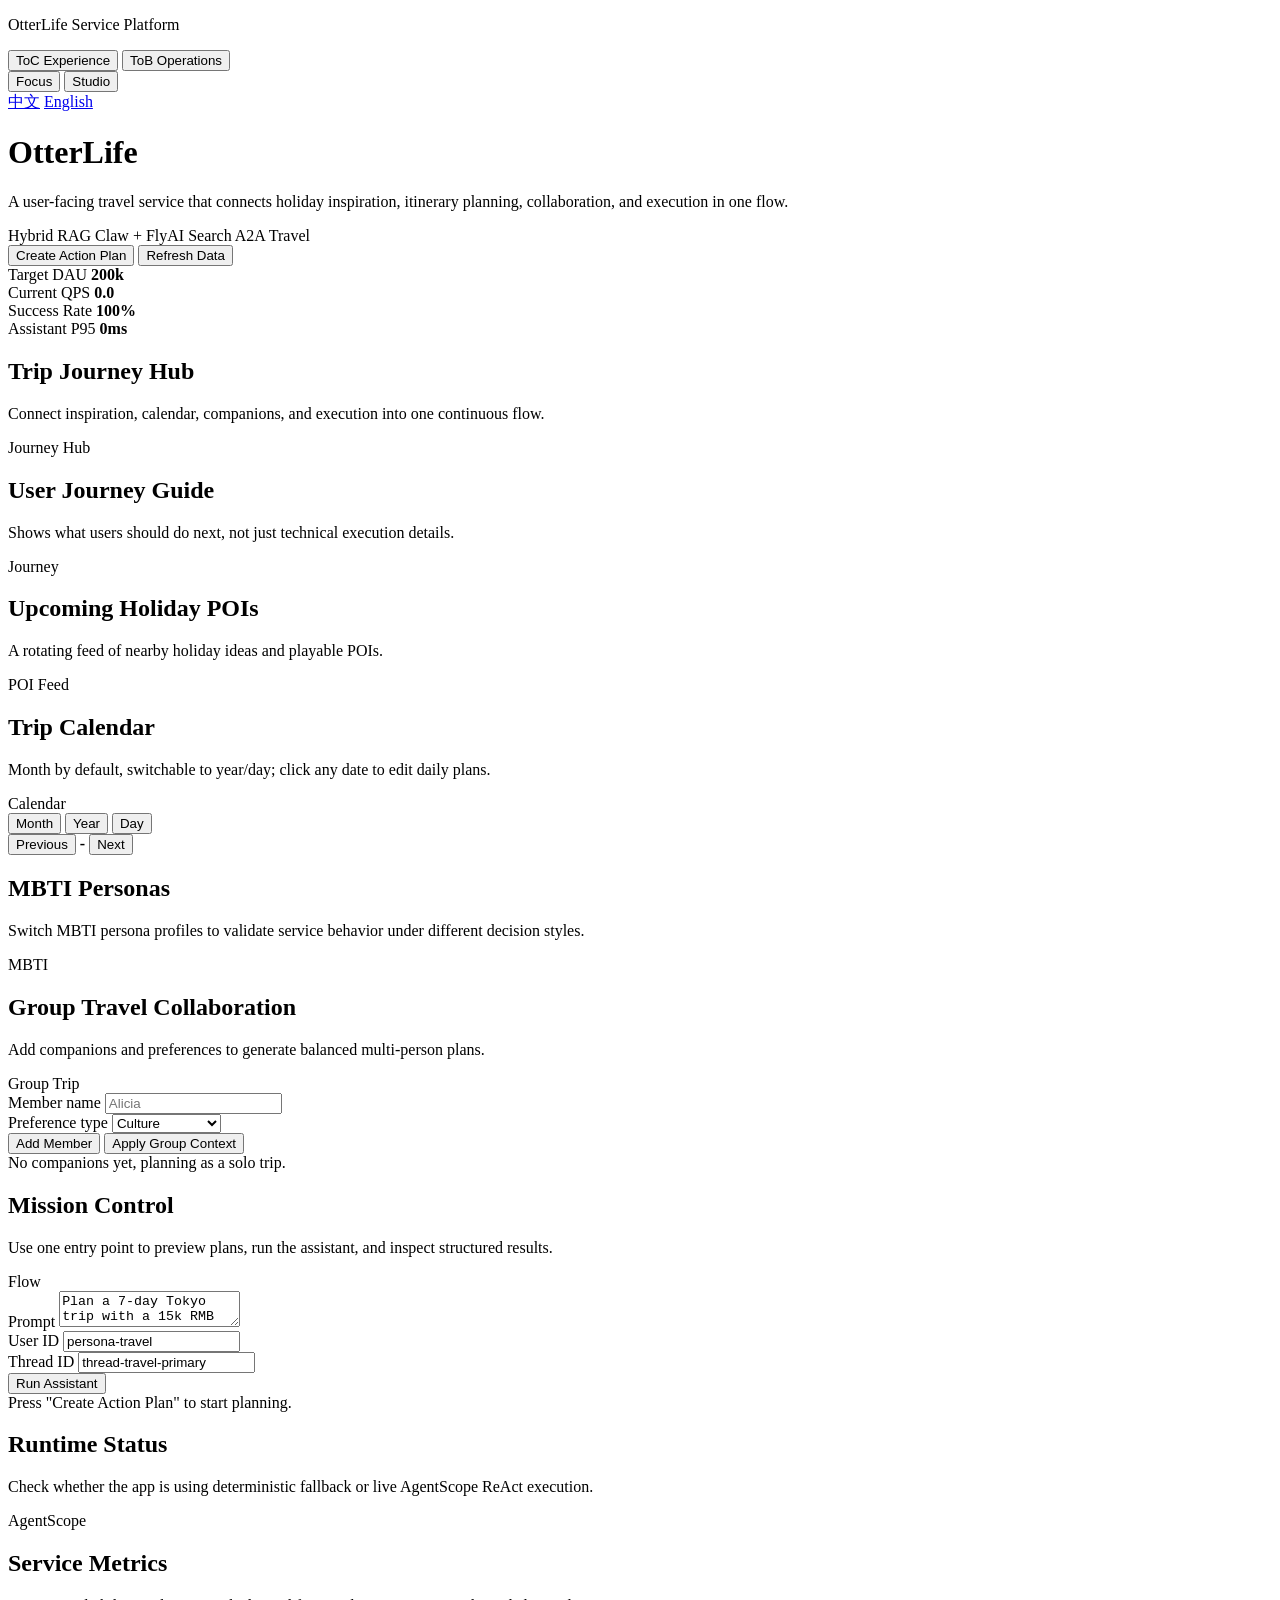
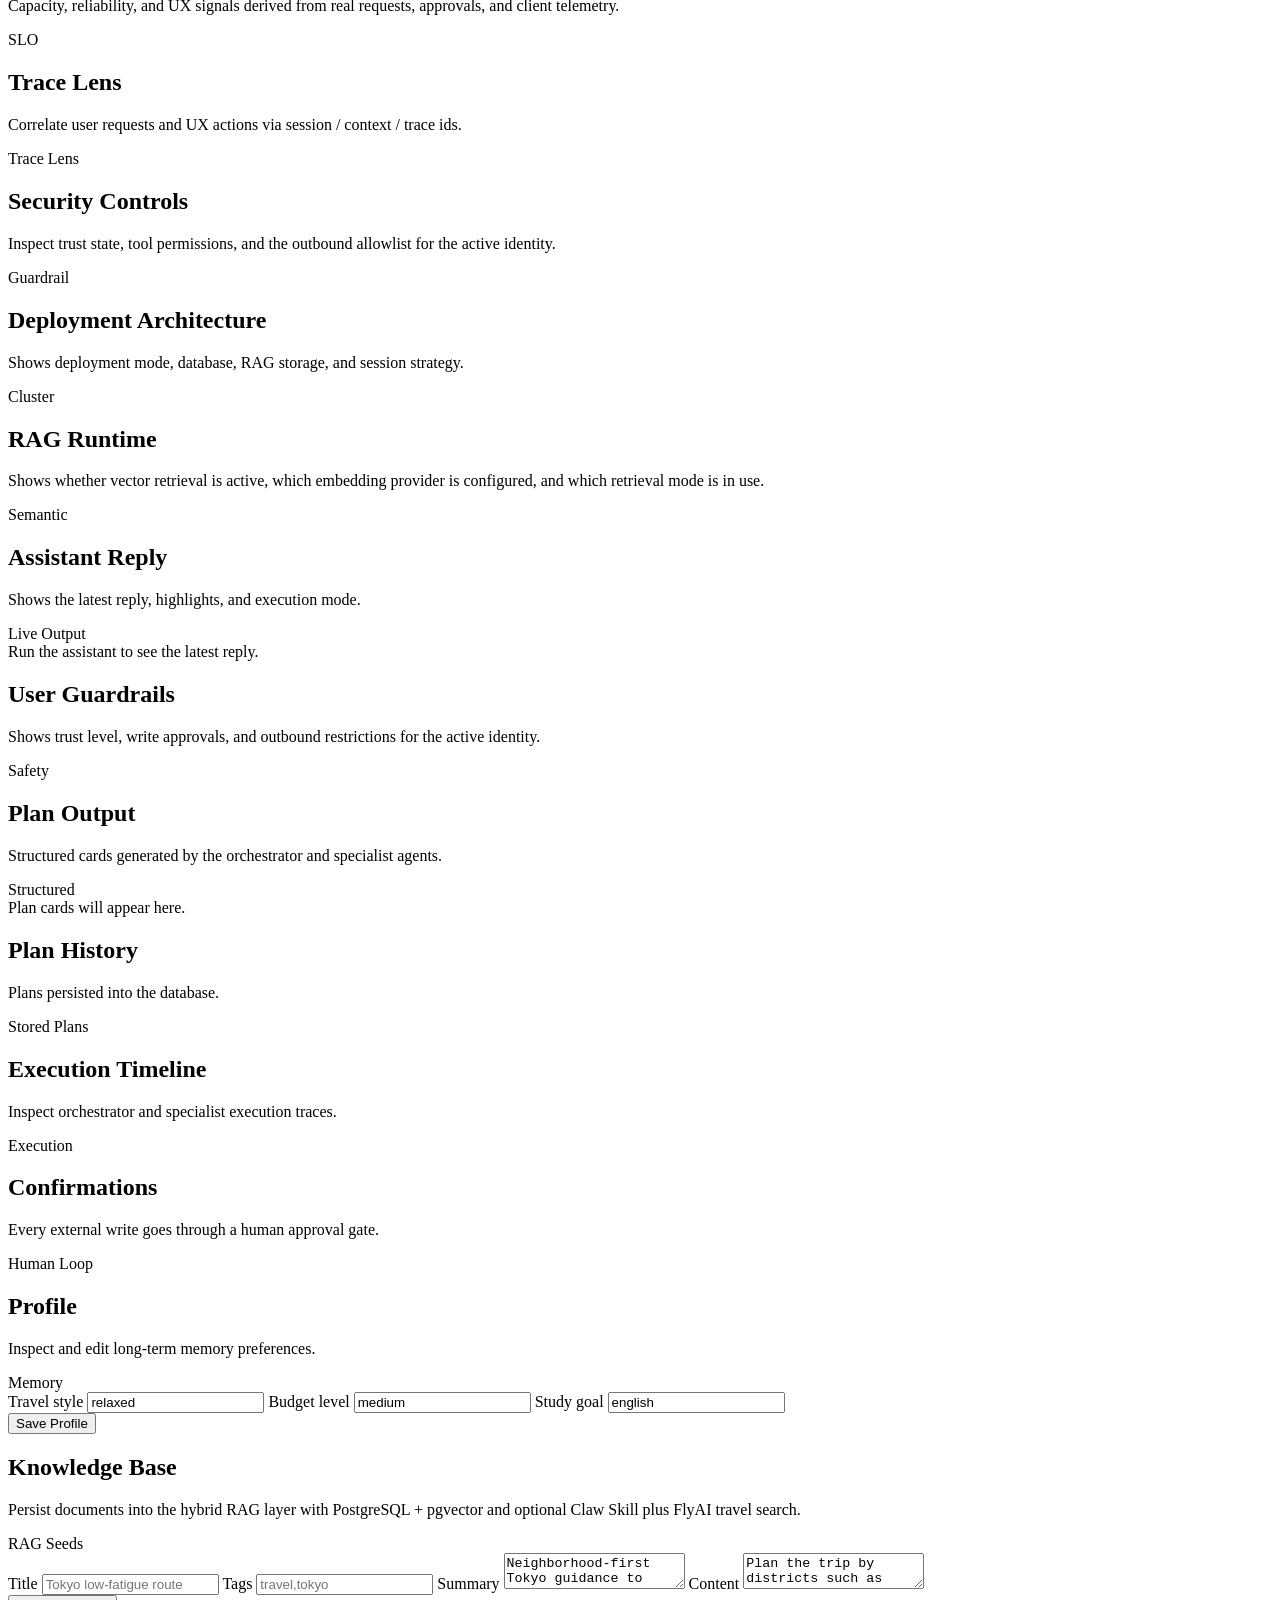
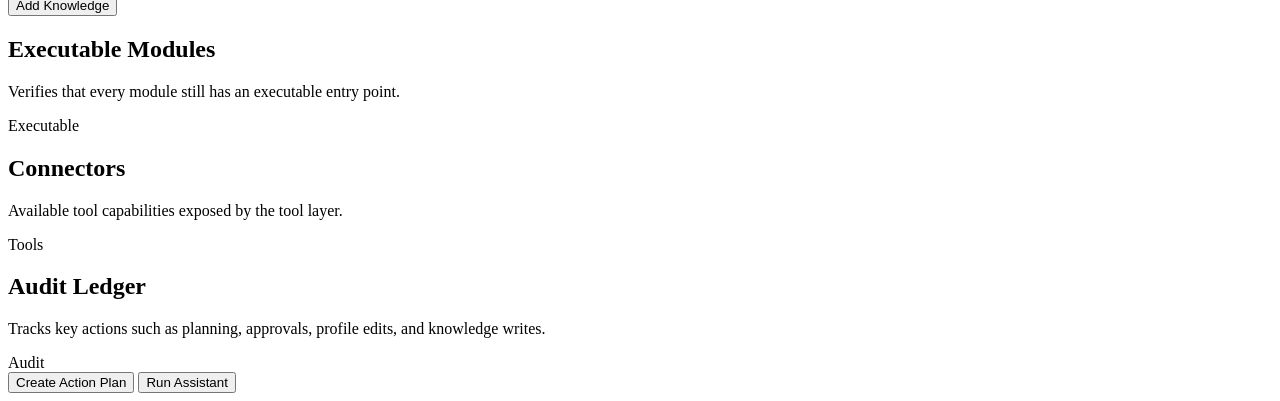
==== commit 4a19cb23: "Prioritize Claw skills in travel search without sacrificing fallback reliability Integrate a first-c" ====
--- a/life-os-web/src/main/resources/static/en/index.html
+++ b/life-os-web/src/main/resources/static/en/index.html
@@ -5,7 +5,7 @@
     <meta name="viewport" content="width=device-width, initial-scale=1.0, viewport-fit=cover">
     <title>OtterLife</title>
     <link rel="icon" type="image/svg+xml" href="/favicon.svg">
-    <link rel="stylesheet" href="/styles.css?v=20260404f">
+    <link rel="stylesheet" href="/styles.css?v=20260405a">
 </head>
 <body data-default-locale="en-US" data-surface="toc">
 <div class="page-shell">
@@ -35,7 +35,7 @@
             <p class="subtitle" data-i18n="hero.subtitle">A user-facing travel service that connects holiday inspiration, itinerary planning, collaboration, and execution in one flow.</p>
             <div class="hero-badges" aria-label="Product highlights">
                 <span class="hero-badge" data-i18n="hero.badgeRag">Hybrid RAG</span>
-                <span class="hero-badge" data-i18n="hero.badgeSearch">FlyAI Search</span>
+                <span class="hero-badge" data-i18n="hero.badgeSearch">Claw + FlyAI Search</span>
                 <span class="hero-badge" data-i18n="hero.badgeA2a">A2A Travel</span>
             </div>
             <div class="hero-actions">
@@ -349,7 +349,7 @@
             <div class="section-head">
                 <div>
                     <h2 data-i18n="sections.knowledge.title">Knowledge Base</h2>
-                    <p class="section-subtitle" data-i18n="sections.knowledge.subtitle">Persist documents into the hybrid RAG layer with PostgreSQL + pgvector and optional FlyAI travel search.</p>
+                    <p class="section-subtitle" data-i18n="sections.knowledge.subtitle">Persist documents into the hybrid RAG layer with PostgreSQL + pgvector and optional Claw Skill plus FlyAI travel search.</p>
                 </div>
                 <span class="pill" data-i18n="sections.knowledge.pill">RAG Seeds</span>
             </div>
@@ -403,13 +403,22 @@
 </div>
 <div id="day-plan-sheet" class="sheet-overlay" hidden>
     <div class="sheet-panel" role="dialog" aria-modal="true" aria-labelledby="day-plan-title">
+        <div class="sheet-handle" aria-hidden="true"></div>
         <div class="sheet-head">
-            <h3 id="day-plan-title" data-i18n="calendar.sheet.title">Edit Day Plan</h3>
+            <div>
+                <h3 id="day-plan-title" data-i18n="calendar.sheet.title">Edit Day Plan</h3>
+                <p class="sheet-subtitle" data-i18n="calendar.sheet.subtitle">Capture highlights, pace, and constraints for this day.</p>
+            </div>
             <button id="day-plan-close" type="button" class="secondary" data-i18n="actions.close">Close</button>
         </div>
         <p id="day-plan-date" class="sheet-date">-</p>
-        <textarea id="day-plan-input" placeholder="Add highlights, time blocks, and constraints"></textarea>
+        <div id="day-plan-quick" class="sheet-quick"></div>
+        <textarea id="day-plan-input" data-i18n-placeholder="calendar.sheet.placeholder" placeholder="Add highlights, time blocks, and constraints"></textarea>
+        <div class="sheet-meta">
+            <span id="day-plan-length">0</span>
+        </div>
         <div class="sheet-actions">
+            <button id="day-plan-cancel" type="button" class="secondary" data-i18n="actions.cancel">Cancel</button>
             <button id="day-plan-clear" type="button" class="secondary" data-i18n="actions.clearDayPlan">Clear day plan</button>
             <button id="day-plan-save" type="button" class="primary" data-i18n="actions.saveDayPlan">Save day plan</button>
         </div>
@@ -419,6 +428,6 @@
     <button id="h5-run-preview" class="primary" data-i18n="hero.runPreview">Create Action Plan</button>
     <button id="h5-run-agent" class="secondary" data-i18n="hero.runAssistant">Run Assistant</button>
 </div>
-<script src="/app.js?v=20260404f"></script>
+<script src="/app.js?v=20260405a"></script>
 </body>
 </html>
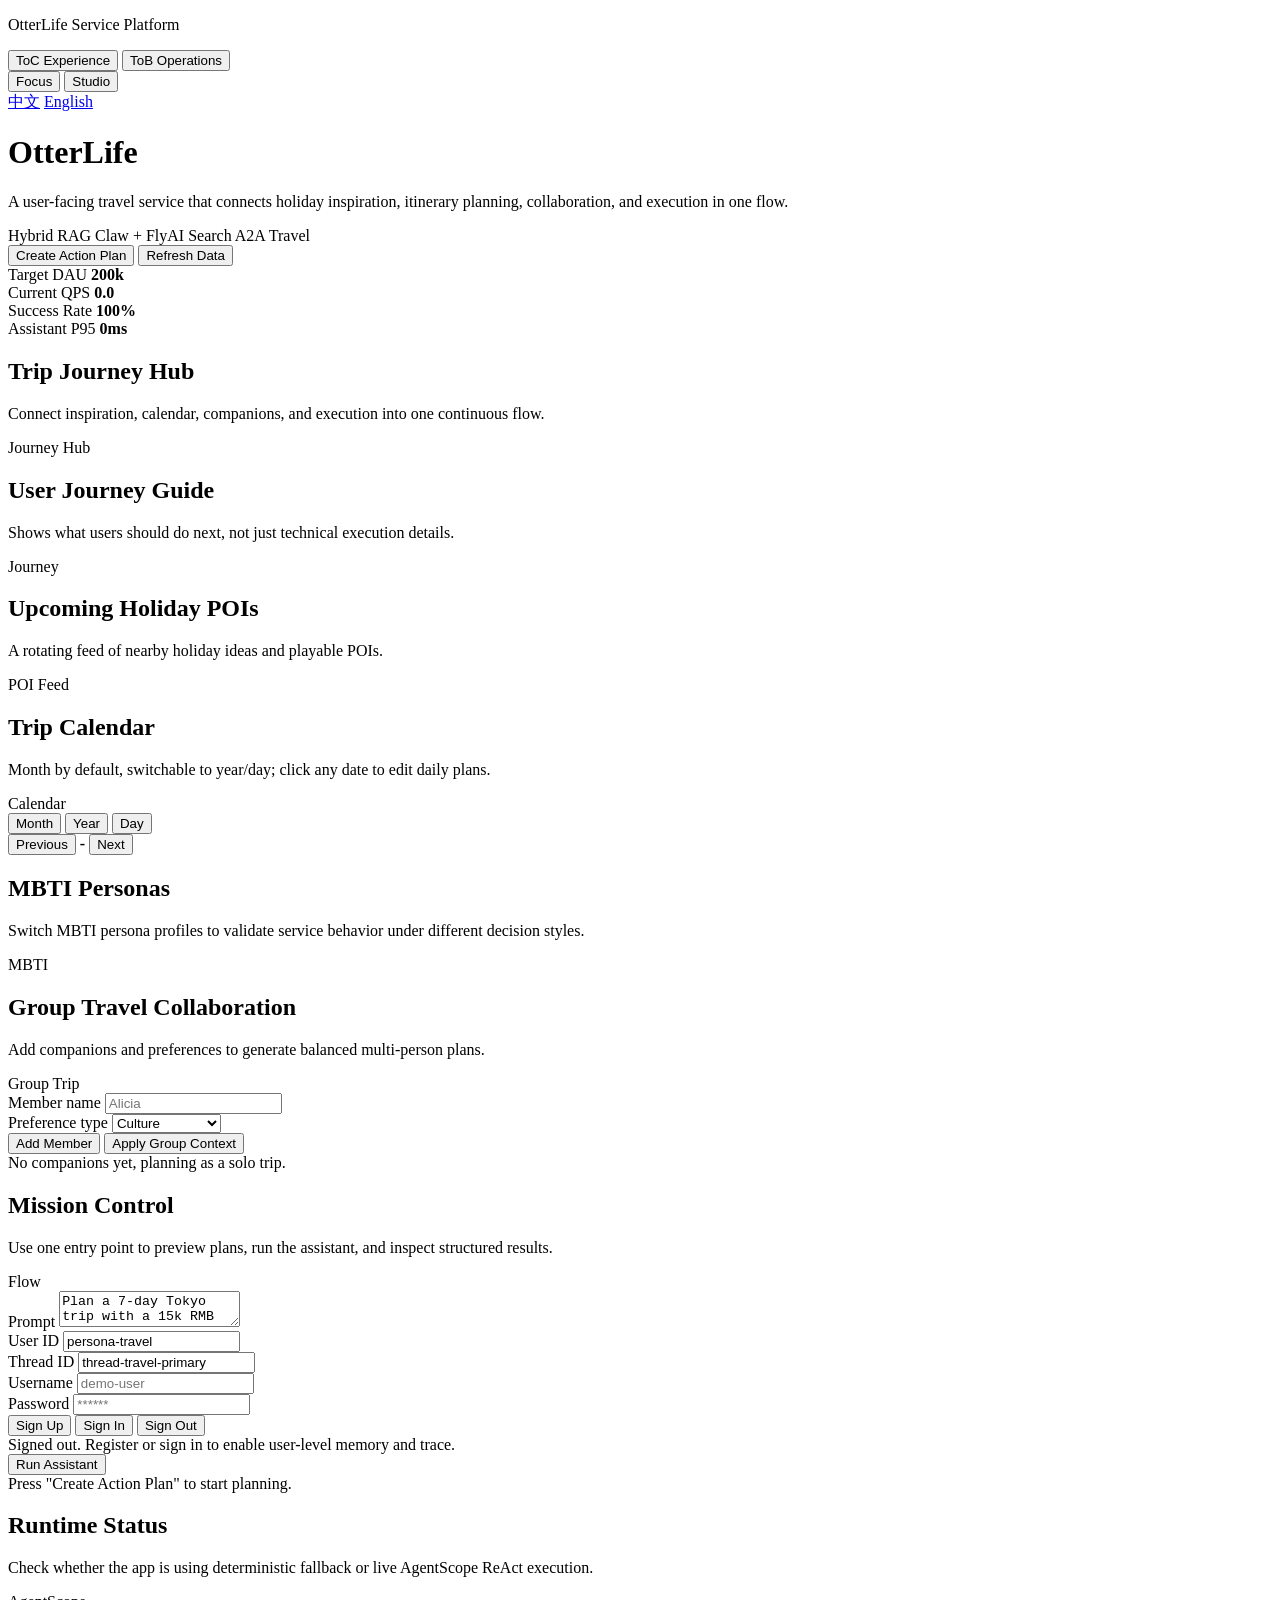
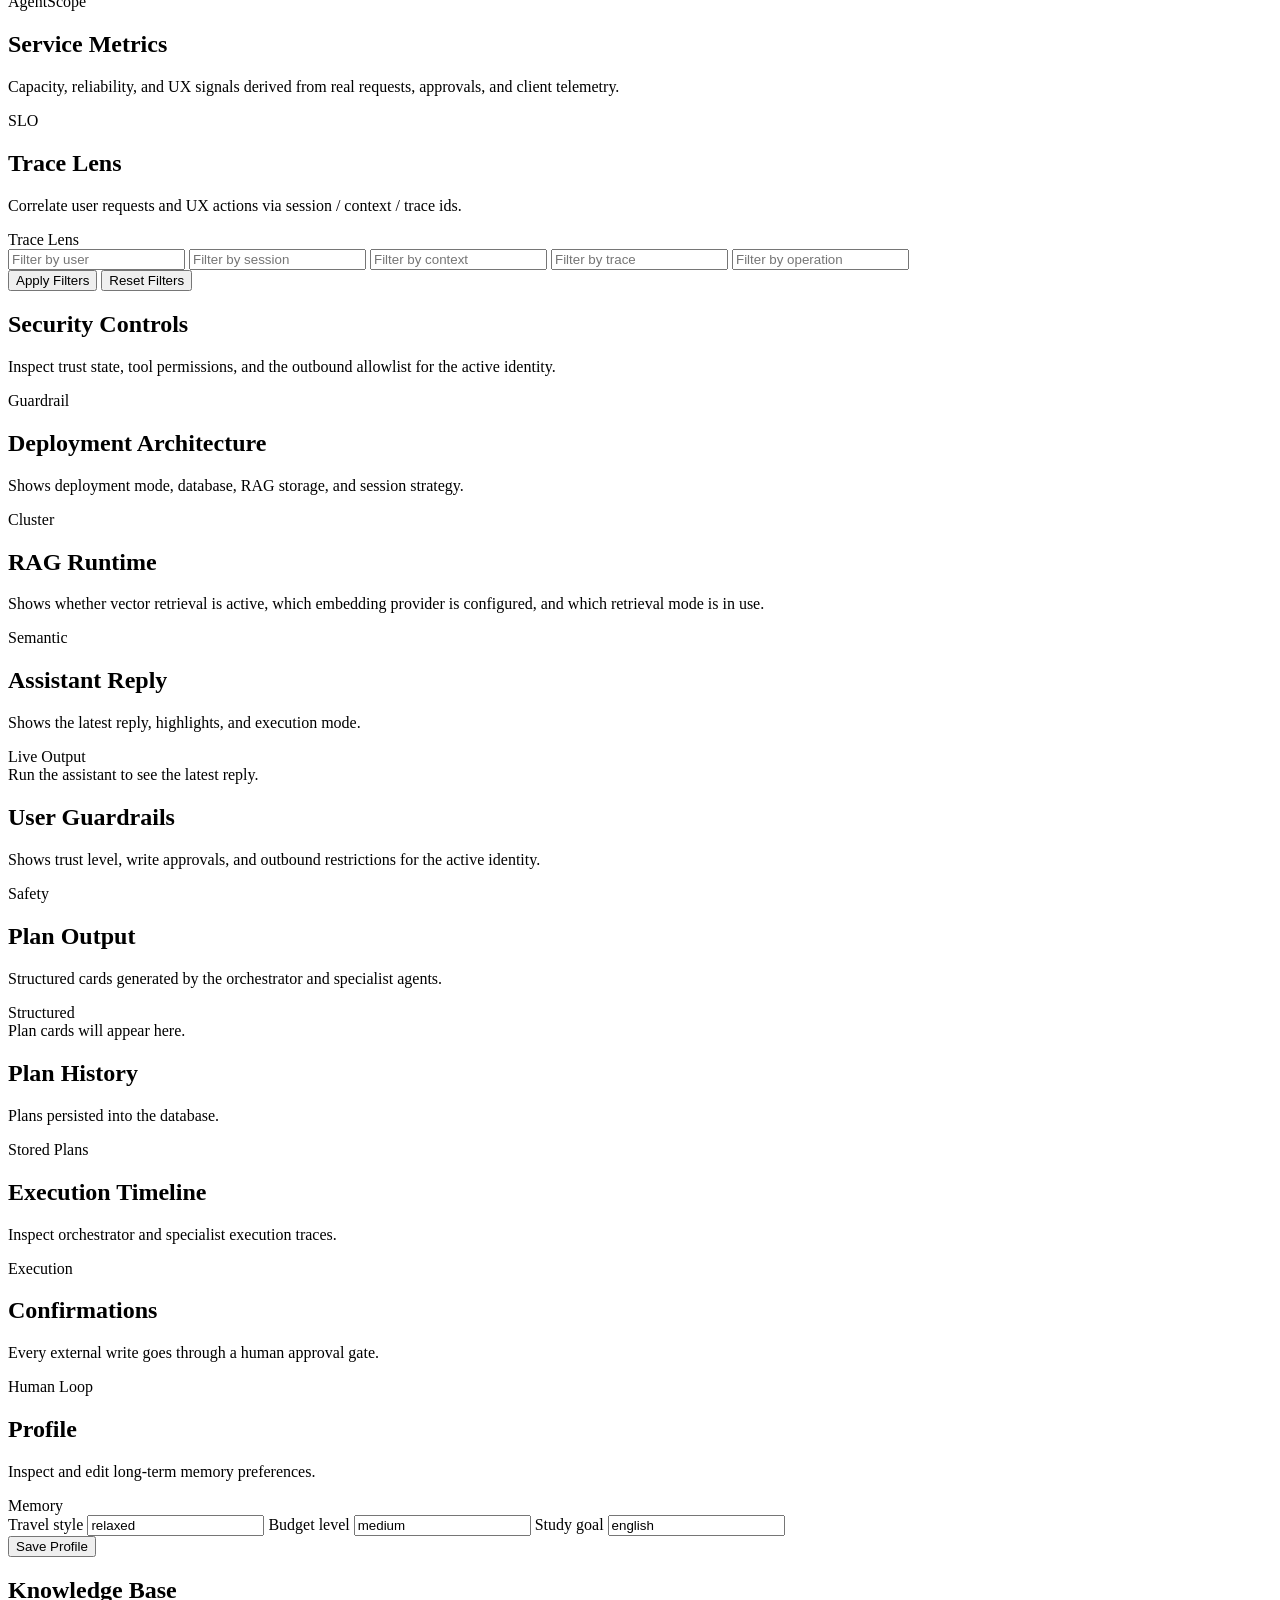
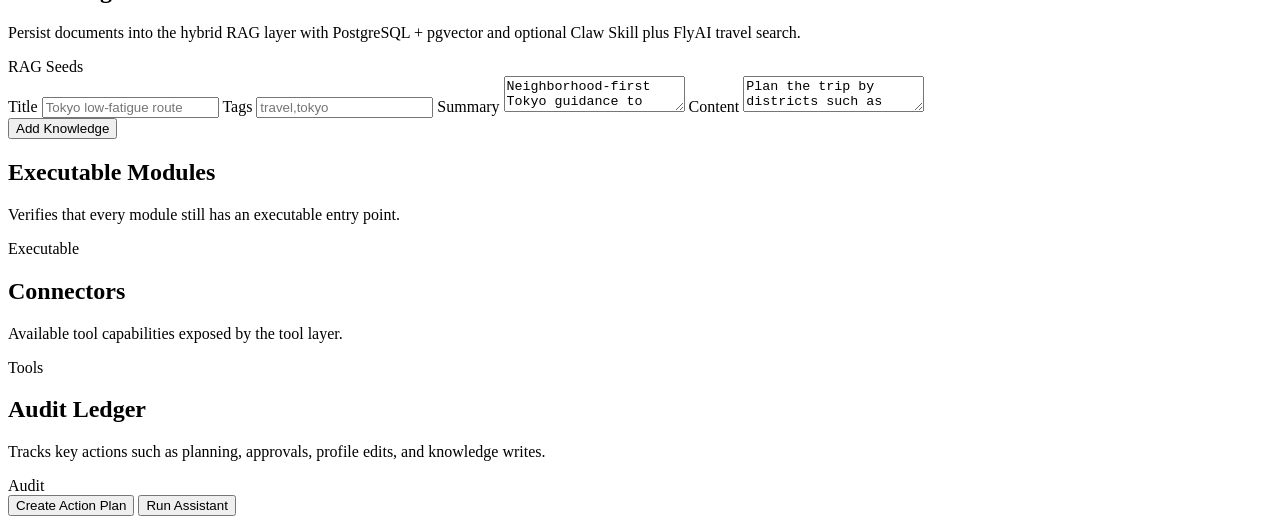
==== commit 45557101: "feat: add auth, memory details, and persistent trace query" ====
--- a/life-os-web/src/main/resources/static/en/index.html
+++ b/life-os-web/src/main/resources/static/en/index.html
@@ -5,7 +5,7 @@
     <meta name="viewport" content="width=device-width, initial-scale=1.0, viewport-fit=cover">
     <title>OtterLife</title>
     <link rel="icon" type="image/svg+xml" href="/favicon.svg">
-    <link rel="stylesheet" href="/styles.css?v=20260405a">
+    <link rel="stylesheet" href="/styles.css?v=20260406a">
 </head>
 <body data-default-locale="en-US" data-surface="toc">
 <div class="page-shell">
@@ -184,6 +184,22 @@
                     <input id="thread-id" type="text" value="thread-travel-primary" placeholder="thread-travel-primary">
                 </div>
             </div>
+            <div class="auth-inline">
+                <div>
+                    <label for="auth-username" data-i18n="fields.authUsername">Username</label>
+                    <input id="auth-username" type="text" placeholder="demo-user">
+                </div>
+                <div>
+                    <label for="auth-password" data-i18n="fields.authPassword">Password</label>
+                    <input id="auth-password" type="password" placeholder="******">
+                </div>
+            </div>
+            <div class="hero-actions compact auth-actions">
+                <button id="auth-register" class="secondary" type="button" data-i18n="actions.register">Sign Up</button>
+                <button id="auth-login" class="secondary" type="button" data-i18n="actions.login">Sign In</button>
+                <button id="auth-logout" class="secondary" type="button" data-i18n="actions.logout">Sign Out</button>
+            </div>
+            <div id="auth-status" class="result-strip" data-i18n="state.authGuest">Signed out. Register or sign in to enable user-level memory and trace.</div>
             <div id="context-strip" class="context-strip"></div>
             <div class="hero-actions compact">
                 <button id="run-agent" class="secondary" data-i18n="hero.runAssistant">Run Assistant</button>
@@ -220,6 +236,17 @@
                     <p class="section-subtitle" data-i18n="sections.trace.subtitle">Correlate user requests and UX actions via session / context / trace ids.</p>
                 </div>
                 <span class="pill" data-i18n="sections.trace.pill">Trace Lens</span>
+            </div>
+            <div class="trace-filter-grid">
+                <input id="trace-filter-user" type="text" data-i18n-placeholder="fields.traceUserFilter" placeholder="Filter by user">
+                <input id="trace-filter-session" type="text" data-i18n-placeholder="fields.traceSessionFilter" placeholder="Filter by session">
+                <input id="trace-filter-context" type="text" data-i18n-placeholder="fields.traceContextFilter" placeholder="Filter by context">
+                <input id="trace-filter-trace" type="text" data-i18n-placeholder="fields.traceIdFilter" placeholder="Filter by trace">
+                <input id="trace-filter-operation" type="text" data-i18n-placeholder="fields.traceOperationFilter" placeholder="Filter by operation">
+            </div>
+            <div class="hero-actions compact">
+                <button id="trace-filter-apply" class="secondary" type="button" data-i18n="actions.applyFilter">Apply Filters</button>
+                <button id="trace-filter-reset" class="secondary" type="button" data-i18n="actions.resetFilter">Reset Filters</button>
             </div>
             <div id="trace-view" class="list-stack"></div>
         </section>
@@ -342,6 +369,8 @@
             <div class="hero-actions compact">
                 <button id="save-profile" class="primary" data-i18n="actions.saveProfile">Save Profile</button>
             </div>
+            <div id="memory-summary" class="result-strip"></div>
+            <div id="memory-ops-view" class="list-stack capped"></div>
             <pre id="profile-view" class="code-box"></pre>
         </section>
 
@@ -428,6 +457,6 @@
     <button id="h5-run-preview" class="primary" data-i18n="hero.runPreview">Create Action Plan</button>
     <button id="h5-run-agent" class="secondary" data-i18n="hero.runAssistant">Run Assistant</button>
 </div>
-<script src="/app.js?v=20260405a"></script>
+<script src="/app.js?v=20260406a"></script>
 </body>
 </html>
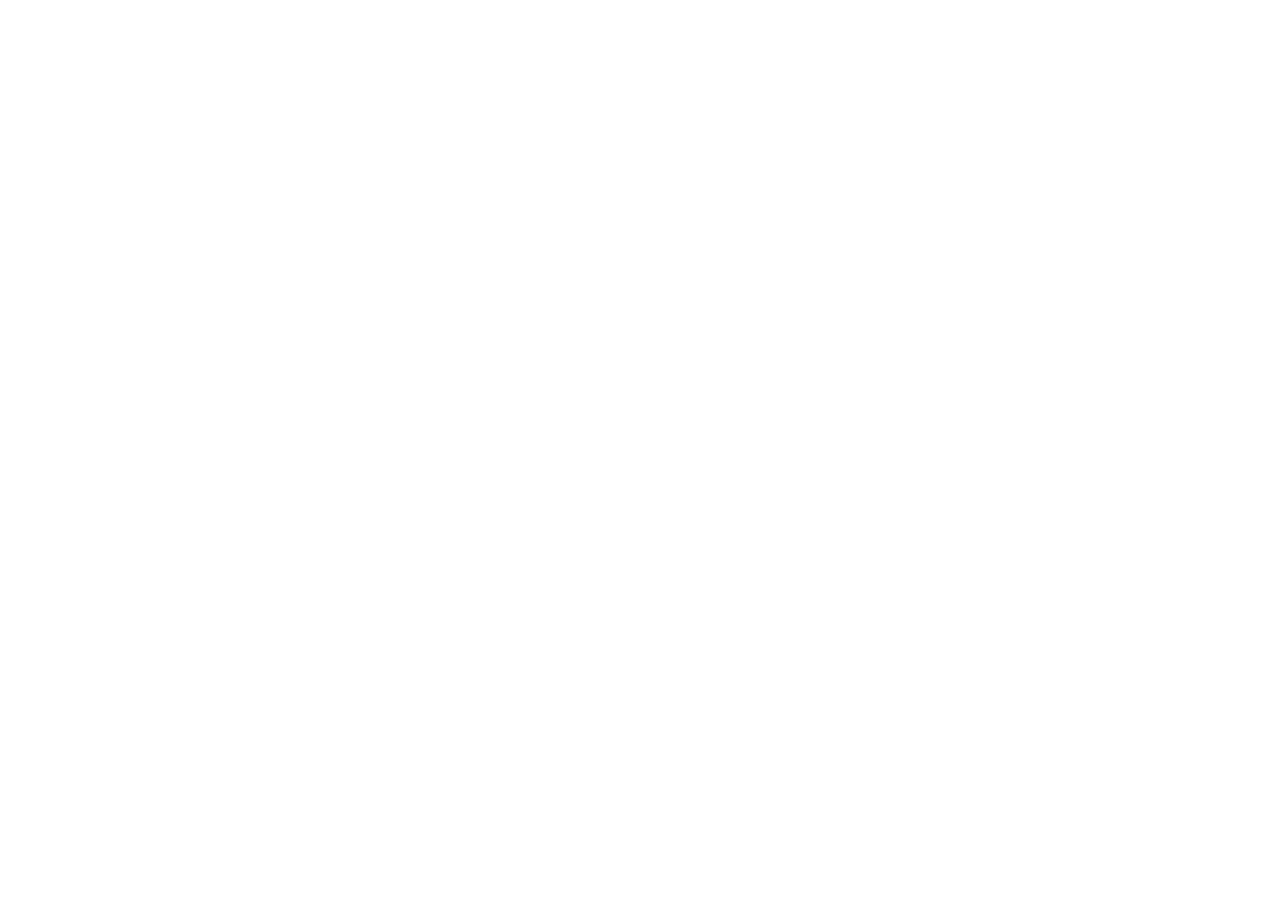
==== commit 2259f310: "Prevent guest blank screens and restore login access in the H5 shell Updated the frontend shell to s" ====
--- a/life-os-web/src/main/resources/static/en/index.html
+++ b/life-os-web/src/main/resources/static/en/index.html
@@ -5,458 +5,13 @@
     <meta name="viewport" content="width=device-width, initial-scale=1.0, viewport-fit=cover">
     <title>OtterLife</title>
     <link rel="icon" type="image/svg+xml" href="/favicon.svg">
-    <link rel="stylesheet" href="/styles.css?v=20260406a">
+    <link rel="stylesheet" href="/styles.css?v=20260407a">
 </head>
 <body data-default-locale="en-US" data-surface="toc">
-<div class="page-shell">
-    <div class="ambient ambient-a" aria-hidden="true"></div>
-    <div class="ambient ambient-b" aria-hidden="true"></div>
-    <header class="topbar">
-        <p class="eyebrow" data-i18n="topbar.badge">OtterLife Service Platform</p>
-        <div class="topbar-actions">
-            <div class="surface-switch" aria-label="Surface switch">
-                <button type="button" class="surface-pill is-active" data-surface-target="toc" data-i18n="topbar.surfaceToc">ToC Experience</button>
-                <button type="button" class="surface-pill" data-surface-target="tob" data-i18n="topbar.surfaceTob">ToB Operations</button>
-            </div>
-            <div class="toc-density-switch" data-surface="toc" aria-label="ToC density switch">
-                <button type="button" class="density-pill is-active" data-density-target="focus" data-i18n="topbar.tocFocus">Focus</button>
-                <button type="button" class="density-pill" data-density-target="studio" data-i18n="topbar.tocStudio">Studio</button>
-            </div>
-            <nav class="locale-switch" aria-label="Language switch">
-                <a href="/" class="locale-pill">中文</a>
-                <a href="/en/index.html" class="locale-pill is-active">English</a>
-            </nav>
-        </div>
-    </header>
-
-    <header class="hero">
-        <div class="hero-copy">
-            <h1 data-i18n="hero.title">OtterLife</h1>
-            <p class="subtitle" data-i18n="hero.subtitle">A user-facing travel service that connects holiday inspiration, itinerary planning, collaboration, and execution in one flow.</p>
-            <div class="hero-badges" aria-label="Product highlights">
-                <span class="hero-badge" data-i18n="hero.badgeRag">Hybrid RAG</span>
-                <span class="hero-badge" data-i18n="hero.badgeSearch">Claw + FlyAI Search</span>
-                <span class="hero-badge" data-i18n="hero.badgeA2a">A2A Travel</span>
-            </div>
-            <div class="hero-actions">
-                <button id="run-preview" class="primary" data-i18n="hero.runPreview">Create Action Plan</button>
-                <button id="reload-data" class="secondary" data-i18n="hero.refresh">Refresh Data</button>
-            </div>
-        </div>
-        <div class="hero-panel" data-surface="tob">
-            <div class="metric">
-                <span class="metric-label" data-i18n="metrics.targetDau">Target DAU</span>
-                <strong id="target-dau">200k</strong>
-            </div>
-            <div class="metric">
-                <span class="metric-label" data-i18n="metrics.currentQps">Current QPS</span>
-                <strong id="current-qps">0.0</strong>
-            </div>
-            <div class="metric">
-                <span class="metric-label" data-i18n="metrics.successRate">Success Rate</span>
-                <strong id="success-rate">100%</strong>
-            </div>
-            <div class="metric">
-                <span class="metric-label" data-i18n="metrics.assistantP95">Assistant P95</span>
-                <strong id="assistant-p95">0ms</strong>
-            </div>
-        </div>
-    </header>
-
-    <main class="content-grid">
-        <section class="card full hub-card" data-surface="toc">
-            <div class="section-head">
-                <div>
-                    <h2 data-i18n="sections.hub.title">Trip Journey Hub</h2>
-                    <p class="section-subtitle" data-i18n="sections.hub.subtitle">Connect inspiration, calendar, companions, and execution into one continuous flow.</p>
-                </div>
-                <span class="pill" data-i18n="sections.hub.pill">Journey Hub</span>
-            </div>
-            <div id="journey-hub" class="hub-surface"></div>
-        </section>
-
-        <section id="section-sequence" class="card full sequence-card" data-surface="toc">
-            <div class="section-head">
-                <div>
-                    <h2 data-i18n="sections.sequence.title">User Journey Guide</h2>
-                    <p class="section-subtitle" data-i18n="sections.sequence.subtitle">Shows what users should do next, not just technical execution details.</p>
-                </div>
-                <span class="pill" data-i18n="sections.sequence.pill">Journey</span>
-            </div>
-            <div id="sequence-view" class="sequence-rail"></div>
-        </section>
-
-        <section id="section-festival" class="card wide festival-card" data-surface="toc">
-            <div class="section-head">
-                <div>
-                    <h2 data-i18n="sections.festivals.title">Upcoming Holiday POIs</h2>
-                    <p class="section-subtitle" data-i18n="sections.festivals.subtitle">A rotating feed of nearby holiday ideas and playable POIs.</p>
-                </div>
-                <span class="pill" data-i18n="sections.festivals.pill">POI Feed</span>
-            </div>
-            <div id="festival-view" class="festival-stage"></div>
-        </section>
-
-        <section id="section-calendar" class="card wide calendar-card" data-surface="toc">
-            <div class="section-head">
-                <div>
-                    <h2 data-i18n="sections.calendar.title">Trip Calendar</h2>
-                    <p class="section-subtitle" data-i18n="sections.calendar.subtitle">Month by default, switchable to year/day; click any date to edit daily plans.</p>
-                </div>
-                <span class="pill" data-i18n="sections.calendar.pill">Calendar</span>
-            </div>
-            <div class="calendar-toolbar">
-                <div class="calendar-view-switch">
-                    <button id="calendar-view-month" class="secondary" type="button" data-calendar-view="month" data-i18n="calendar.view.month">Month</button>
-                    <button id="calendar-view-year" class="secondary" type="button" data-calendar-view="year" data-i18n="calendar.view.year">Year</button>
-                    <button id="calendar-view-day" class="secondary" type="button" data-calendar-view="day" data-i18n="calendar.view.day">Day</button>
-                </div>
-                <div class="calendar-nav">
-                    <button id="calendar-prev" class="secondary" type="button" data-i18n="actions.prev">Previous</button>
-                    <strong id="calendar-range-label">-</strong>
-                    <button id="calendar-next" class="secondary" type="button" data-i18n="actions.next">Next</button>
-                </div>
-            </div>
-            <div id="calendar-view" class="calendar-surface"></div>
-            <div id="calendar-detail" class="calendar-detail"></div>
-        </section>
-
-        <section id="section-persona" class="card" data-surface="toc">
-            <div class="section-head">
-                <div>
-                    <h2 data-i18n="sections.personas.title">MBTI Personas</h2>
-                    <p class="section-subtitle" data-i18n="sections.personas.subtitle">Switch MBTI persona profiles to validate service behavior under different decision styles.</p>
-                </div>
-                <span class="pill" data-i18n="sections.personas.pill">MBTI</span>
-            </div>
-            <div id="persona-view" class="persona-panel"></div>
-        </section>
-
-        <section id="section-group" class="card group-card" data-surface="toc">
-            <div class="section-head">
-                <div>
-                    <h2 data-i18n="sections.group.title">Group Travel Collaboration</h2>
-                    <p class="section-subtitle" data-i18n="sections.group.subtitle">Add companions and preferences to generate balanced multi-person plans.</p>
-                </div>
-                <span class="pill" data-i18n="sections.group.pill">Group Trip</span>
-            </div>
-            <div class="group-form">
-                <div>
-                    <label for="group-member-name" data-i18n="fields.memberName">Member name</label>
-                    <input id="group-member-name" type="text" placeholder="Alicia">
-                </div>
-                <div>
-                    <label for="group-member-style" data-i18n="fields.memberStyle">Preference type</label>
-                    <select id="group-member-style">
-                        <option value="culture" data-i18n="group.style.culture">Culture</option>
-                        <option value="food" data-i18n="group.style.food">Food</option>
-                        <option value="family" data-i18n="group.style.family">Family-friendly</option>
-                        <option value="photo" data-i18n="group.style.photo">Photo spots</option>
-                        <option value="night" data-i18n="group.style.night">Night life</option>
-                    </select>
-                </div>
-            </div>
-            <div class="hero-actions compact">
-                <button id="group-add-member" class="secondary" type="button" data-i18n="actions.addMember">Add Member</button>
-                <button id="group-apply-context" class="primary" type="button" data-i18n="actions.applyGroupContext">Apply Group Context</button>
-            </div>
-            <div id="group-members-view" class="group-members"></div>
-            <div id="group-summary" class="result-strip" data-i18n="state.groupEmpty">No companions yet, planning as a solo trip.</div>
-        </section>
-
-        <section id="section-control" class="card chat-card" data-surface="toc">
-            <div class="section-head">
-                <div>
-                    <h2 data-i18n="sections.control.title">Mission Control</h2>
-                    <p class="section-subtitle" data-i18n="sections.control.subtitle">Use one entry point to preview plans, run the assistant, and inspect structured results.</p>
-                </div>
-                <span class="pill" data-i18n="sections.control.pill">Flow</span>
-            </div>
-            <label for="plan-input" data-i18n="fields.prompt">Prompt</label>
-            <textarea id="plan-input">Plan a 7-day Tokyo trip with a 15k RMB budget, low fatigue, and calm evenings.</textarea>
-            <div class="form-row">
-                <div>
-                    <label for="user-id" data-i18n="fields.userId">User ID</label>
-                    <input id="user-id" type="text" value="persona-travel" placeholder="persona-travel">
-                </div>
-                <div>
-                    <label for="thread-id" data-i18n="fields.threadId">Thread ID</label>
-                    <input id="thread-id" type="text" value="thread-travel-primary" placeholder="thread-travel-primary">
-                </div>
-            </div>
-            <div class="auth-inline">
-                <div>
-                    <label for="auth-username" data-i18n="fields.authUsername">Username</label>
-                    <input id="auth-username" type="text" placeholder="demo-user">
-                </div>
-                <div>
-                    <label for="auth-password" data-i18n="fields.authPassword">Password</label>
-                    <input id="auth-password" type="password" placeholder="******">
-                </div>
-            </div>
-            <div class="hero-actions compact auth-actions">
-                <button id="auth-register" class="secondary" type="button" data-i18n="actions.register">Sign Up</button>
-                <button id="auth-login" class="secondary" type="button" data-i18n="actions.login">Sign In</button>
-                <button id="auth-logout" class="secondary" type="button" data-i18n="actions.logout">Sign Out</button>
-            </div>
-            <div id="auth-status" class="result-strip" data-i18n="state.authGuest">Signed out. Register or sign in to enable user-level memory and trace.</div>
-            <div id="context-strip" class="context-strip"></div>
-            <div class="hero-actions compact">
-                <button id="run-agent" class="secondary" data-i18n="hero.runAssistant">Run Assistant</button>
-            </div>
-            <div class="result-strip" id="preview-summary" data-i18n="state.previewIdle">Press "Create Action Plan" to start planning.</div>
-        </section>
-
-        <section class="card" data-surface="tob">
-            <div class="section-head">
-                <div>
-                    <h2 data-i18n="sections.runtime.title">Runtime Status</h2>
-                    <p class="section-subtitle" data-i18n="sections.runtime.subtitle">Check whether the app is using deterministic fallback or live AgentScope ReAct execution.</p>
-                </div>
-                <span class="pill" data-i18n="sections.runtime.pill">AgentScope</span>
-            </div>
-            <div id="runtime-view" class="list-stack"></div>
-        </section>
-
-        <section class="card wide" data-surface="tob">
-            <div class="section-head">
-                <div>
-                    <h2 data-i18n="sections.operations.title">Service Metrics</h2>
-                    <p class="section-subtitle" data-i18n="sections.operations.subtitle">Capacity, reliability, and UX signals derived from real requests, approvals, and client telemetry.</p>
-                </div>
-                <span class="pill" data-i18n="sections.operations.pill">SLO</span>
-            </div>
-            <div id="operations-view" class="ops-grid"></div>
-        </section>
-
-        <section class="card wide" data-surface="tob">
-            <div class="section-head">
-                <div>
-                    <h2 data-i18n="sections.trace.title">Trace Lens</h2>
-                    <p class="section-subtitle" data-i18n="sections.trace.subtitle">Correlate user requests and UX actions via session / context / trace ids.</p>
-                </div>
-                <span class="pill" data-i18n="sections.trace.pill">Trace Lens</span>
-            </div>
-            <div class="trace-filter-grid">
-                <input id="trace-filter-user" type="text" data-i18n-placeholder="fields.traceUserFilter" placeholder="Filter by user">
-                <input id="trace-filter-session" type="text" data-i18n-placeholder="fields.traceSessionFilter" placeholder="Filter by session">
-                <input id="trace-filter-context" type="text" data-i18n-placeholder="fields.traceContextFilter" placeholder="Filter by context">
-                <input id="trace-filter-trace" type="text" data-i18n-placeholder="fields.traceIdFilter" placeholder="Filter by trace">
-                <input id="trace-filter-operation" type="text" data-i18n-placeholder="fields.traceOperationFilter" placeholder="Filter by operation">
-            </div>
-            <div class="hero-actions compact">
-                <button id="trace-filter-apply" class="secondary" type="button" data-i18n="actions.applyFilter">Apply Filters</button>
-                <button id="trace-filter-reset" class="secondary" type="button" data-i18n="actions.resetFilter">Reset Filters</button>
-            </div>
-            <div id="trace-view" class="list-stack"></div>
-        </section>
-
-        <section class="card wide" data-surface="tob">
-            <div class="section-head">
-                <div>
-                    <h2 data-i18n="sections.security.title">Security Controls</h2>
-                    <p class="section-subtitle" data-i18n="sections.security.subtitle">Inspect trust state, tool permissions, and the outbound allowlist for the active identity.</p>
-                </div>
-                <span class="pill" data-i18n="sections.security.pill">Guardrail</span>
-            </div>
-            <div id="security-view" class="security-grid"></div>
-        </section>
-
-        <section class="card" data-surface="tob">
-            <div class="section-head">
-                <div>
-                    <h2 data-i18n="sections.arch.title">Deployment Architecture</h2>
-                    <p class="section-subtitle" data-i18n="sections.arch.subtitle">Shows deployment mode, database, RAG storage, and session strategy.</p>
-                </div>
-                <span class="pill" data-i18n="sections.arch.pill">Cluster</span>
-            </div>
-            <div id="architecture-view" class="chip-list"></div>
-        </section>
-
-        <section class="card" data-surface="tob">
-            <div class="section-head">
-                <div>
-                    <h2 data-i18n="sections.rag.title">RAG Runtime</h2>
-                    <p class="section-subtitle" data-i18n="sections.rag.subtitle">Shows whether vector retrieval is active, which embedding provider is configured, and which retrieval mode is in use.</p>
-                </div>
-                <span class="pill" data-i18n="sections.rag.pill">Semantic</span>
-            </div>
-            <div id="rag-view" class="list-stack"></div>
-        </section>
-
-        <section class="card" data-surface="toc" data-toc-tier="secondary">
-            <div class="section-head">
-                <div>
-                    <h2 data-i18n="sections.assistant.title">Assistant Reply</h2>
-                    <p class="section-subtitle" data-i18n="sections.assistant.subtitle">Shows the latest reply, highlights, and execution mode.</p>
-                </div>
-                <span class="pill" data-i18n="sections.assistant.pill">Live Output</span>
-            </div>
-            <div id="assistant-view" class="empty-state" data-i18n="state.assistantIdle">Run the assistant to see the latest reply.</div>
-        </section>
-
-        <section class="card" data-surface="toc" data-toc-tier="secondary">
-            <div class="section-head">
-                <div>
-                    <h2 data-i18n="sections.guardrails.title">User Guardrails</h2>
-                    <p class="section-subtitle" data-i18n="sections.guardrails.subtitle">Shows trust level, write approvals, and outbound restrictions for the active identity.</p>
-                </div>
-                <span class="pill" data-i18n="sections.guardrails.pill">Safety</span>
-            </div>
-            <div id="guardrail-view" class="list-stack"></div>
-        </section>
-
-        <section class="card wide" data-surface="toc">
-            <div class="section-head">
-                <div>
-                    <h2 data-i18n="sections.plan.title">Plan Output</h2>
-                    <p class="section-subtitle" data-i18n="sections.plan.subtitle">Structured cards generated by the orchestrator and specialist agents.</p>
-                </div>
-                <span class="pill" data-i18n="sections.plan.pill">Structured</span>
-            </div>
-            <div id="plan-view" class="plan-grid">
-                <div class="empty-state" data-i18n="state.planIdle">Plan cards will appear here.</div>
-            </div>
-        </section>
-
-        <section class="card" data-surface="toc" data-toc-tier="secondary">
-            <div class="section-head">
-                <div>
-                    <h2 data-i18n="sections.history.title">Plan History</h2>
-                    <p class="section-subtitle" data-i18n="sections.history.subtitle">Plans persisted into the database.</p>
-                </div>
-                <span class="pill" data-i18n="sections.history.pill">Stored Plans</span>
-            </div>
-            <div id="plans-view" class="list-stack capped"></div>
-        </section>
-
-        <section class="card" data-surface="tob">
-            <div class="section-head">
-                <div>
-                    <h2 data-i18n="sections.timeline.title">Execution Timeline</h2>
-                    <p class="section-subtitle" data-i18n="sections.timeline.subtitle">Inspect orchestrator and specialist execution traces.</p>
-                </div>
-                <span class="pill" data-i18n="sections.timeline.pill">Execution</span>
-            </div>
-            <div id="timeline-view" class="list-stack"></div>
-        </section>
-
-        <section class="card" data-surface="toc" data-toc-tier="secondary">
-            <div class="section-head">
-                <div>
-                    <h2 data-i18n="sections.confirmations.title">Confirmations</h2>
-                    <p class="section-subtitle" data-i18n="sections.confirmations.subtitle">Every external write goes through a human approval gate.</p>
-                </div>
-                <span class="pill" data-i18n="sections.confirmations.pill">Human Loop</span>
-            </div>
-            <div id="confirmations-view" class="list-stack capped"></div>
-        </section>
-
-        <section class="card" data-surface="toc" data-toc-tier="secondary">
-            <div class="section-head">
-                <div>
-                    <h2 data-i18n="sections.profile.title">Profile</h2>
-                    <p class="section-subtitle" data-i18n="sections.profile.subtitle">Inspect and edit long-term memory preferences.</p>
-                </div>
-                <span class="pill" data-i18n="sections.profile.pill">Memory</span>
-            </div>
-            <label for="travel-style" data-i18n="fields.travelStyle">Travel style</label>
-            <input id="travel-style" type="text" value="relaxed">
-            <label for="budget-level" data-i18n="fields.budgetLevel">Budget level</label>
-            <input id="budget-level" type="text" value="medium">
-            <label for="study-goal" data-i18n="fields.studyGoal">Study goal</label>
-            <input id="study-goal" type="text" value="english">
-            <div class="hero-actions compact">
-                <button id="save-profile" class="primary" data-i18n="actions.saveProfile">Save Profile</button>
-            </div>
-            <div id="memory-summary" class="result-strip"></div>
-            <div id="memory-ops-view" class="list-stack capped"></div>
-            <pre id="profile-view" class="code-box"></pre>
-        </section>
-
-        <section class="card" data-surface="toc" data-toc-tier="secondary">
-            <div class="section-head">
-                <div>
-                    <h2 data-i18n="sections.knowledge.title">Knowledge Base</h2>
-                    <p class="section-subtitle" data-i18n="sections.knowledge.subtitle">Persist documents into the hybrid RAG layer with PostgreSQL + pgvector and optional Claw Skill plus FlyAI travel search.</p>
-                </div>
-                <span class="pill" data-i18n="sections.knowledge.pill">RAG Seeds</span>
-            </div>
-            <label for="knowledge-title" data-i18n="fields.knowledgeTitle">Title</label>
-            <input id="knowledge-title" type="text" placeholder="Tokyo low-fatigue route">
-            <label for="knowledge-tags" data-i18n="fields.knowledgeTags">Tags</label>
-            <input id="knowledge-tags" type="text" placeholder="travel,tokyo">
-            <label for="knowledge-summary" data-i18n="fields.knowledgeSummary">Summary</label>
-            <textarea id="knowledge-summary">Neighborhood-first Tokyo guidance to reduce transfers and fatigue.</textarea>
-            <label for="knowledge-content" data-i18n="fields.knowledgeContent">Content</label>
-            <textarea id="knowledge-content">Plan the trip by districts such as Ueno, Asakusa, Ginza, and Daikanyama, leaving recovery windows each afternoon.</textarea>
-            <div class="hero-actions compact">
-                <button id="add-knowledge" class="primary" data-i18n="actions.addKnowledge">Add Knowledge</button>
-            </div>
-            <div id="knowledge-view" class="list-stack"></div>
-        </section>
-
-        <section class="card" data-surface="tob">
-            <div class="section-head">
-                <div>
-                    <h2 data-i18n="sections.modules.title">Executable Modules</h2>
-                    <p class="section-subtitle" data-i18n="sections.modules.subtitle">Verifies that every module still has an executable entry point.</p>
-                </div>
-                <span class="pill" data-i18n="sections.modules.pill">Executable</span>
-            </div>
-            <div id="module-list" class="list-stack capped"></div>
-        </section>
-
-        <section class="card" data-surface="tob">
-            <div class="section-head">
-                <div>
-                    <h2 data-i18n="sections.connectors.title">Connectors</h2>
-                    <p class="section-subtitle" data-i18n="sections.connectors.subtitle">Available tool capabilities exposed by the tool layer.</p>
-                </div>
-                <span class="pill" data-i18n="sections.connectors.pill">Tools</span>
-            </div>
-            <div id="connectors-view" class="list-stack capped"></div>
-        </section>
-
-        <section class="card wide" data-surface="tob">
-            <div class="section-head">
-                <div>
-                    <h2 data-i18n="sections.audit.title">Audit Ledger</h2>
-                    <p class="section-subtitle" data-i18n="sections.audit.subtitle">Tracks key actions such as planning, approvals, profile edits, and knowledge writes.</p>
-                </div>
-                <span class="pill" data-i18n="sections.audit.pill">Audit</span>
-            </div>
-            <div id="audit-view" class="list-stack capped"></div>
-        </section>
-    </main>
-</div>
-<div id="day-plan-sheet" class="sheet-overlay" hidden>
-    <div class="sheet-panel" role="dialog" aria-modal="true" aria-labelledby="day-plan-title">
-        <div class="sheet-handle" aria-hidden="true"></div>
-        <div class="sheet-head">
-            <div>
-                <h3 id="day-plan-title" data-i18n="calendar.sheet.title">Edit Day Plan</h3>
-                <p class="sheet-subtitle" data-i18n="calendar.sheet.subtitle">Capture highlights, pace, and constraints for this day.</p>
-            </div>
-            <button id="day-plan-close" type="button" class="secondary" data-i18n="actions.close">Close</button>
-        </div>
-        <p id="day-plan-date" class="sheet-date">-</p>
-        <div id="day-plan-quick" class="sheet-quick"></div>
-        <textarea id="day-plan-input" data-i18n-placeholder="calendar.sheet.placeholder" placeholder="Add highlights, time blocks, and constraints"></textarea>
-        <div class="sheet-meta">
-            <span id="day-plan-length">0</span>
-        </div>
-        <div class="sheet-actions">
-            <button id="day-plan-cancel" type="button" class="secondary" data-i18n="actions.cancel">Cancel</button>
-            <button id="day-plan-clear" type="button" class="secondary" data-i18n="actions.clearDayPlan">Clear day plan</button>
-            <button id="day-plan-save" type="button" class="primary" data-i18n="actions.saveDayPlan">Save day plan</button>
-        </div>
-    </div>
-</div>
-<div class="h5-actionbar" data-surface="toc">
-    <button id="h5-run-preview" class="primary" data-i18n="hero.runPreview">Create Action Plan</button>
-    <button id="h5-run-agent" class="secondary" data-i18n="hero.runAssistant">Run Assistant</button>
-</div>
-<script src="/app.js?v=20260406a"></script>
+<div id="react-root"></div>
+<script src="/webjars/react/18.2.0/umd/react.production.min.js"></script>
+<script src="/webjars/react-dom/18.2.0/umd/react-dom.production.min.js"></script>
+<script src="/react-app.js?v=20260407a"></script>
+<script src="/app.js?v=20260407a"></script>
 </body>
 </html>
